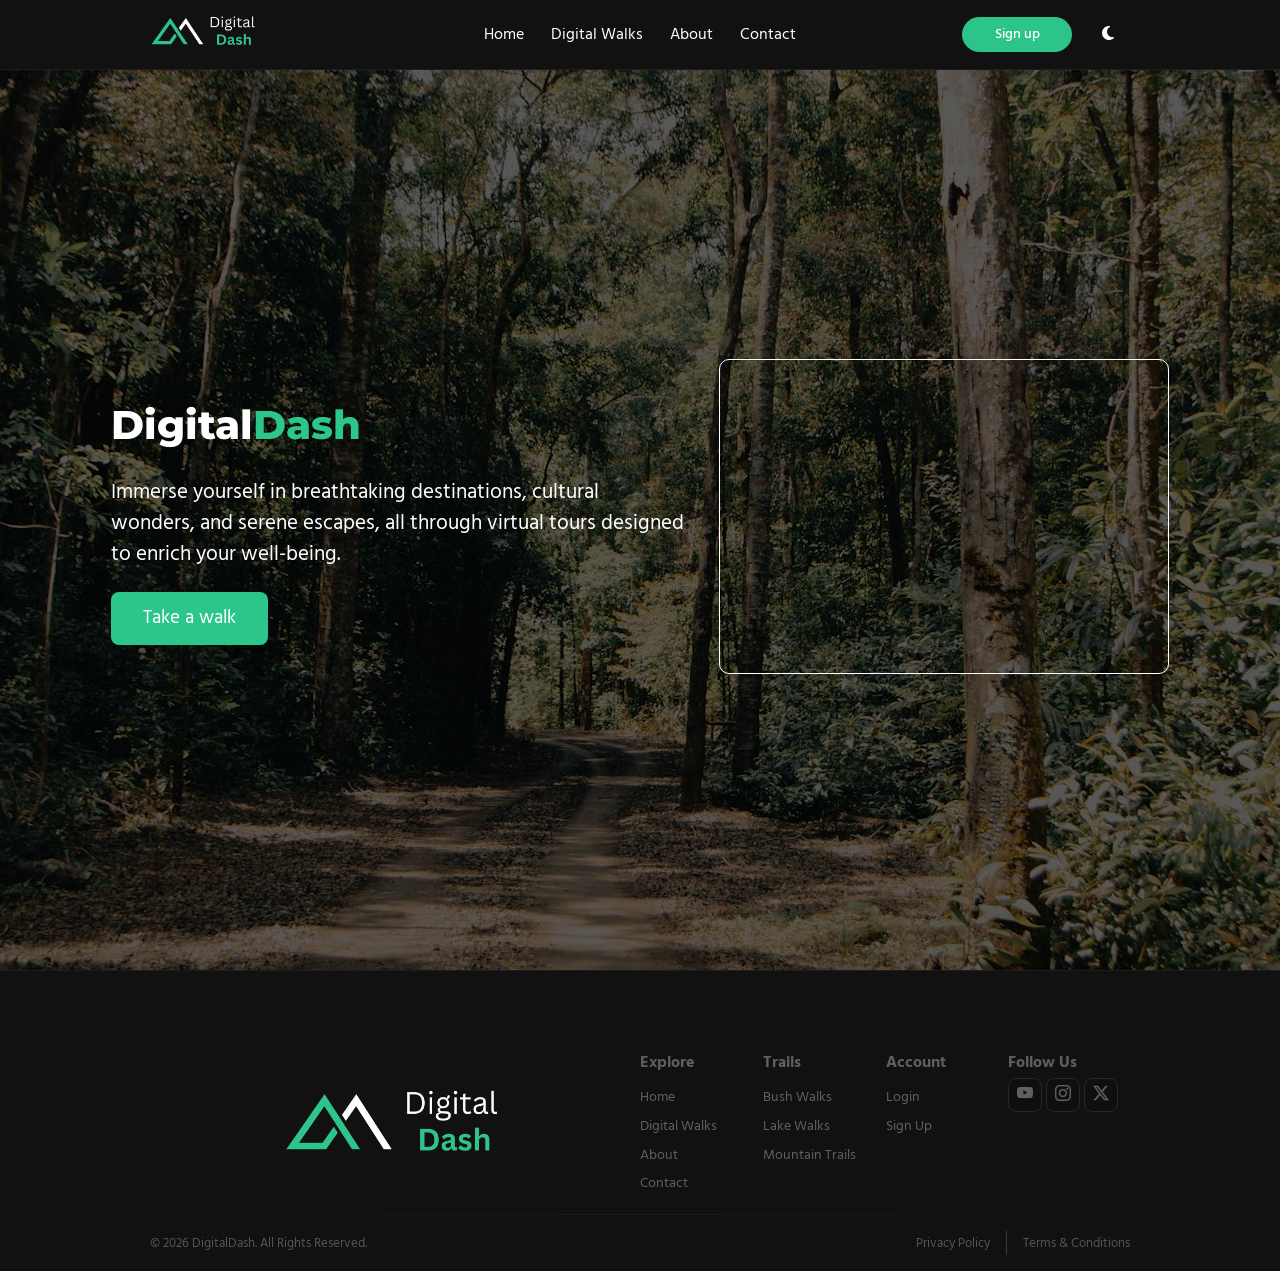
==== public/index.html @ a7d0a811 "Update footer component" ====
<!DOCTYPE html>

<html lang="en">

<head>
    <meta charset="UTF-8">
    <meta name="viewport" content="width=device-width, initial-scale=1.0">
    <link rel="icon" href="../public/assets/images/logo/logo_color_transparent_logo.png">
    <title>DigitalDash</title>

    <link rel="stylesheet" href="https://cdn.jsdelivr.net/npm/bootstrap-icons@1.11.3/font/bootstrap-icons.css"
        integrity="sha384-tViUnnbYAV00FLIhhi3v/dWt3Jxw4gZQcNoSCxCIFNJVCx7/D55/wXsrNIRANwdD" crossorigin="anonymous">
    <link rel="stylesheet" href="https://cdn.jsdelivr.net/npm/bootstrap-icons@1.11.3/font/bootstrap-icons.css"
        integrity="sha384-tViUnnbYAV00FLIhhi3v/dWt3Jxw4gZQcNoSCxCIFNJVCx7/D55/wXsrNIRANwdD" crossorigin="anonymous">

    <link rel="stylesheet" href="https://cdn.jsdelivr.net/npm/bootstrap-icons@1.11.3/font/bootstrap-icons.css"
        integrity="sha384-tViUnnbYAV00FLIhhi3v/dWt3Jxw4gZQcNoSCxCIFNJVCx7/D55/wXsrNIRANwdD" crossorigin="anonymous">

    <link rel="stylesheet" href="https://cdnjs.cloudflare.com/ajax/libs/font-awesome/6.7.2/css/all.min.css">
    <link rel="stylesheet" href="css/styles.css">
    <link rel="stylesheet" href="css/homepage.css">

</head>

<body>
    <nav id="nav"></nav>

    <main>
        <section class="home-page">
            <div class="container">


                <div class="flex">
                    <div class="txt">
                        <h1>Digital<span>Dash</span></h1>
                        <p>Immerse yourself in breathtaking destinations, cultural wonders, and serene escapes, all
                            through virtual tours designed to enrich your well-being.</p>
                        <div class="btn-div">
                            <button>
                                Take a walk
                            </button>

                        </div>
                    </div>
                    <div class="video">
                        <iframe width="560" height="315"
                            src="https://www.youtube.com/embed/PyFN_FYwqvc?si=sSBQlZV85xb_9Bt3&amp;start=6611"
                            title="YouTube video player" frameborder="0"
                            allow="accelerometer; autoplay; clipboard-write; encrypted-media; gyroscope; picture-in-picture; web-share"
                            referrerpolicy="strict-origin-when-cross-origin" allowfullscreen></iframe>
                    </div>
                </div>
            </div>
        </section>
    </main>

    <footer id="footer">
        <!-- <div class="footer-content">
           
           <div class="flex-1">
                <a href="index.html" >
                    <img src="./assets/images/logo/logo_color_black_transparent_png.png" alt="DigitalDash logo">
                </a>
                <p></p>
           </div>

           <div class="flex-2">
           
            <a href="#" target="_blank" >
                         <i class="bi bi-facebook"></i>
            </a>
          <a href="#" target="_blank" >
              <i class="bi bi-twitter"></i>
          </a>
           <a href="#" target="_blank" >
                 <i class="bi bi-twitter-x"></i>
           </a>
           </div>
        </div> -->
    </footer>


    <script src="js/components.js"></script>
    <script src="js/scripts.js" type="module"></script>
</body>

</html>
---- public/css/styles.css ----
@import url('https://fonts.googleapis.com/css2?family=Montserrat:ital,wght@0,100..900;1,100..900&display=swap');
@import url('https://fonts.googleapis.com/css2?family=Hind:wght@300;400;500;600;700&display=swap');

:root {
    --primary-clr: #111111;
    --secondary-clr: #ffffff;
    --accent-clr: #2dc489;

    --nav-height: 70px;
    --container-padding: 5rem 150px;

    --image-overlay: linear-gradient(0deg, rgba(0, 0, 0, 0.75) 0%, rgba(0, 0, 0, 0.75) 100%);
}

* {
    padding: 0;
    margin: 0;
    box-sizing: border-box;
}

html {
    font: 1rem/1.5 Hind, Arial, sans-serif;
}

body {
    color: var(--secondary-clr);
    min-height: 100svh;
}

h1,
h2,
h3,
h4,
h5,
h6 {
    font-family: Montserrat, Hind, Arial, sans-serif;
}

p {
    max-width: 90ch;
    margin: 12px 0;
}

button {
    cursor: pointer;
    font: inherit;
    font-size: 0.9rem;
}

a.primary-btn {
    width: 100%;
    max-width: 135px;
    height: 35px;
    display: inline-block;
    text-decoration: none;
    color: var(--secondary-clr);
    align-content: center;
    text-align: center;
    font-size: 0.85rem;
    font-weight: 500;
    border-radius: 50px;
    border: none;
    background-color: var(--accent-clr);
}

.subtitle {
    color: #eee8e8;
    font-size: 0.95rem;
}

/* ================== Navigation ================== */

nav {
    height: var(--nav-height);
    padding: 0 150px;
    display: flex;
    align-items: center;
    border-bottom: 1px solid #1d1d1d;
    background-color: var(--primary-clr);
    box-shadow: 0 0 12px 0 rgb(0 0 0 / 5%);
}

nav>* {
    flex: 1;
}

nav>ul {
    margin: auto;
    display: flex;
    column-gap: 3vh;
    justify-content: center;
}

nav ul li {
    list-style-type: none;
}

nav a {
    color: var(--secondary-clr);
    text-decoration-line: none;
}

nav>div:last-child {
    display: flex;
    column-gap: 1vw;
    justify-content: flex-end;
}

nav img {
    max-width: 100%;
    width: 110px;
    height: auto;
}

nav .primary-btn {
    align-self: center;
    max-width: 110px;
    width: 100%;
    height: 35px;
    text-align: center;
    font-size: 0.9rem;
    align-content: center;
    border-radius: 50px;
    background-color: var(--accent-clr);
}

/* Theme Switcher */
nav .primary-btn+button {
    height: 45px;
    width: 45px;
    align-content: center;
    color: var(--secondary-clr);
    font-size: 1rem;
    border: none;
    border-radius: 50px;
    background-color: transparent;
    transition: background-color 0.2s linear;
}

nav .primary-btn+button:hover {
    background-color: #181818;
}

/* ================== Login & Sign up ================== */

a[href="../pages/reset-password.php"] {
    font-size: 0.9rem;
}

.names-group {
    display: flex;
    gap: 1rem;
}

.names-group>* {
    flex: 1;
}

.auth__container {
    width: 100%;
    min-height: calc(100svh - var(--nav-height));
    padding: 2rem 0;
    align-content: center;
    background-color: var(--secondary-clr);
}

.auth__container>div {
    min-width: 500px;
    width: 500px;
    margin: 0 auto;
    color: var(--primary-clr);
    display: flex;
    flex-direction: column;
    justify-content: center;
    border-radius: 15px;
}

/* Form Styles */
.auth__container form>div {
    margin: 1rem 0;
}

.auth__container form label {
    user-select: none;
    font-size: 0.9rem;
    display: block;
    margin: 0.2rem 0;
}

.auth__container form input:not([type="checkbox"]) {
    width: 100%;
    height: 38px;
    padding: 0.5rem 0.8rem;
    font: inherit;
    font-size: 0.9rem;
    border: 1px solid #ddd;
    border-radius: 4px;
    transition: border-color 0.2s ease;
}

.auth__container form .checkbox-wrapper {
    display: flex;
    align-items: center;
    gap: 0.5rem;
    margin: 0.5rem 0;
}

.auth__container form .checkbox-wrapper label {
    margin: 0;
}

.agreements>.checkbox-wrapper {
    flex: 1;
    text-align: center;
}

.auth__container form input:focus {
    outline: none;
    border-color: var(--accent-clr);
}

.auth__container .password__container {
    position: relative;
}

.auth__container .password__container button {
    position: absolute;
    right: 10px;
    top: 55%;
    transform: translateY(-50%);
    background: transparent;
    border: none;
    padding: 0.5rem;
    color: #666;
}

.auth__container .button__container {
    display: flex;
    gap: 1rem;
    margin: 0;
}

.auth__container .button__container>* {
    flex: 1;
    padding: 0.45rem 0;
    font-weight: 600;
    font-size: 0.9rem;
    border-radius: 50px;
    border: none;
    text-align: center;
    text-decoration: none;
    transition: opacity 0.2s ease;
}

.auth__container .button__container>*:first-child {
    color: var(--secondary-clr);
    background-color: var(--accent-clr);
}

.auth__container .button__container>*:last-child {
    color: var(--primary-clr);
    background-color: var(--secondary-clr);
    border: 1px solid var(--primary-clr);
}

.auth__container .button__container>*:hover {
    opacity: 0.9;
}

/* Message Styles */
.success,
.error {
    max-width: 100%;
    font-size: 0.9rem;
    padding: 0.6rem;
    border-radius: 6px;
    display: flex;
    align-items: center;
    line-height: 1.4;
}

.success {
    display: block;
    color: #0a5132;
    background-color: #e8f6ed;
    border-left: 4px solid #34c759;
}

.error {
    display: block;
    color: #7a1c1c;
    background-color: #fdf1f1;
    border-left: 4px solid #ff3b30;
}

div.error {
    padding: 0;
}

div.error p {
    padding: 0.6rem;
}

.error-message {
    display: none;
    color: #dc3545;
    font-size: 0.8rem;
    margin-top: 0.35rem;
}

input:invalid {
    border-color: #dc3545;
}

input:valid {
    border-color: #28a745;
}

input:-webkit-autofill,
input:-webkit-autofill:hover,
input:-webkit-autofill:focus,
input:-webkit-autofill:active {
    -webkit-box-shadow: 0 0 0 30px white inset !important;
    -webkit-text-fill-color: var(--primary-clr) !important;
    transition: background-color 5000s ease-in-out 0s;
}

input:autofill,
input:autofill:hover,
input:autofill:focus,
input:autofill:active {
    box-shadow: 0 0 0 30px white inset !important;
    -webkit-text-fill-color: var(--primary-clr) !important;
}

/* ================== Terms & Conditions ================== */

.terms-page,
.privacy-page {
    max-width: 720px;
    margin: 0 auto;
    padding: 6rem 0;
}

.terms-page div.content-wrapper,
.privacy-page div.content-wrapper {
    padding: 0;
    align-items: center;
}

.terms-page h1,
.privacy-page h1 {
    width: 100%;
    text-align: center;
    font-size: 2rem;
    margin-bottom: 2rem;
    color: #333;
}

.last-updated {
    margin: 0;
}

.terms-page hr,
.privacy-page hr {
    width: 100%;
    border-style: solid;
    border-color: #f0f0f0;
}

.terms-section,
.privacy-section {
    width: 100%;
    margin-bottom: 2rem;
}

.terms-section h2,
.privacy-section h2 {
    font-size: 1.5rem;
    color: #444;
    margin-bottom: 1rem;
}

.terms-section p,
.privacy-section p {
    max-width: 100%;
    line-height: 1.6;
    color: #666;
    margin-bottom: 1rem;
}

.terms-section ul,
.privacy-section ul {
    list-style-type: disc;
    margin-left: 2rem;
    margin-bottom: 1rem;
}

.terms-section ul li,
.privacy-section ul li {
    line-height: 1.6;
    color: #666;
    margin-bottom: 0.5rem;
}

.terms-page .last-updated,
.privacy-page .last-updated {
    text-align: center;
    color: #666;
    margin: 0 auto;
    margin-bottom: 2rem;
}

.terms-page .contact-info,
.privacy-page .contact-info {
    background: #f5f5f5;
    padding: 1rem;
    border-radius: 4px;
    margin-top: 0.5rem;
}

/* ================== Virtual Walks ================== */

/* #virtual-walks section>div:first-child {
    color: var(--secondary-clr);
    text-align: center;
}

#virtual-walks .hero__section {
    height: calc(100vh - var(--nav-height));
    padding: var(--container-padding);
    align-content: center;
    text-align: center;
    position: relative;
    min-height: 500px;
    overflow: hidden;
}

#virtual-walks .hero__section h1 {
    font-size: clamp(1.2rem, 1.8rem + 1vw, 3rem);
}

#virtual-walks .hero__section p {
    margin: 0.85rem auto 1.5rem auto;
}

#virtual-walks .video-background {
    position: absolute;
    top: 0;
    left: 0;
    width: 100%;
    height: 100%;
    z-index: 0;
    background: #000;
}

#virtual-walks .video-background video {
    position: absolute;
    top: 0;
    left: 0;
    width: 100%;
    height: 100%;
    object-fit: cover;
    opacity: 0;
    transition: opacity 1s ease-out;
}

#virtual-walks .video-background video.active {
    opacity: 1;
}

#virtual-walks .video-background .overlay {
    position: absolute;
    top: 0;
    left: 0;
    width: 100%;
    height: 100%;
    background-image: var(--image-overlay);
    z-index: 1;
}

#virtual-walks .hero-content {
    position: relative;
    z-index: 2;
    color: var(--secondary-clr);
    padding: 2rem;
}

#virtual-walks .hero-content a.primary-btn {
    all: unset;
    cursor: pointer;
    font-size: 0.9rem;
    padding: 0.45rem 1rem;
    border-radius: 50px;
    background-color: var(--accent-clr);
}

#virtual-walks .hero-content a.primary-btn i {
    vertical-align: middle;
    margin-inline-end: 0.5ch;
    transition: transform 0.3s ease;
}

#virtual-walks .hero-content a.primary-btn:hover i {
    transform: translateX(4px);
}

#virtual-walks .hero__section~section[class] {
    align-content: center;
}

.banner {
    min-height: 100dvh;
    position: relative;
    background-color: var(--primary-clr);
}

.banner>div:has(.banner-grid-item) {
    min-height: 300px;
    padding: var(--container-padding);
    color: var(--secondary-clr);
    display: grid;
    column-gap: 2vw;
    justify-items: center;
    grid-template-columns: repeat(3, 1fr);
}

.banner-grid-item {
    position: relative;
    text-align: center;
    overflow: hidden;
    transition: transform 0.3s ease, box-shadow 0.3s ease;
    border-radius: 12px;
    background: rgba(255, 255, 255, 0.03);
    backdrop-filter: blur(8px);
    border: 1px solid rgba(255, 255, 255, 0.1);
}

.banner-grid-item img {
    max-width: 100%;
    object-fit: cover;
    aspect-ratio: 16/9;
}

.banner-grid-item img+div {
    padding: 1rem 2.2rem 2rem;
}

.banner-grid-item::before {
    content: '';
    position: absolute;
    top: -150%;
    left: -150%;
    width: 200%;
    height: 200%;
    background: linear-gradient(135deg,
            transparent 0%,
            rgba(255, 255, 255, 0) 34%,
            rgba(255, 255, 255, 0.032) 47%,
            rgba(255, 255, 255, 0.015) 54%,
            rgba(255, 255, 255, 0) 64%,
            transparent 100%);
    filter: blur(5px);
    animation: lightBeam 8s cubic-bezier(0.785, 0.135, 0.15, 0.86) infinite;
    pointer-events: none;
    z-index: 1;
}

.banner-grid-item:hover {
    transform: translateY(-5px);
    box-shadow: 0 10px 20px rgba(0, 0, 0, 0.1);
    background: rgba(255, 255, 255, 0.05);
}

.banner-grid-item:hover i {
    transform: scale(1.1);
}

.banner-grid-item i {
    font-size: 2.5rem;
    font-style: normal;
    transition: transform 0.3s ease;
}

.banner-grid-item h3 {
    transition: color 0.3s ease;
}

.banner-grid-item:hover h3 {
    color: var(--accent-clr);
}

.banner-grid-item p {
    font-size: 0.9rem;
}

@keyframes lightBeam {
    0% {
        transform: translate(-100%, -100%);
    }

    100% {
        transform: translate(100%, 100%);
    }
} */

#virtual-walks .hero-content {
    position: relative;
    height: calc(100svh - var(--nav-height));
    overflow: hidden;
    background-color: var(--primary-clr);
    border-image: fill 1 radial-gradient(circle, rgba(10, 10, 10, 0) 0%, rgba(87, 199, 133, 0) 50%, rgba(15, 15, 15, 1) 100%);
}

#virtual-walks .hero-content>div:first-child {
    /* border-image: fill 1 radial-gradient(circle, rgba(10, 10, 10, 0) 0%, rgba(87, 199, 133, 0) 50%, rgba(15, 15, 15, 1) 100%); */
    background: linear-gradient(180deg, rgba(0, 0, 0, 0.65) 0%, rgba(0, 0, 0, 0) 50%, rgba(0, 0, 0, 0.65) 100%);
    height: calc(100svh - var(--nav-height));
    position: relative;
    z-index: 2;
    backdrop-filter: blur(0.02rem);
    display: flex;
    flex-direction: column-reverse;
    align-items: center;
    justify-content: center;
    text-align: center;
}

#virtual-walks .hero-content>div:first-child img {
    max-width: 100%;
    width: 175px;
    margin-bottom: 2rem;
}

#virtual-walks .hero-content>div:first-child>div h1 {
    font-size: clamp(1.2rem, 1.4rem + 1vw, 3rem);
    background: linear-gradient(180deg, rgb(229, 229, 229) 50%, rgb(206, 206, 206) 100%);
    -webkit-background-clip: text;
    background-clip: text;
    color: transparent;
    -webkit-text-fill-color: transparent;
}

#virtual-walks .hero-content>div:first-child>div h1 span {
    font-size: clamp(1.2rem, 1.5rem + 1vw, 3rem);
    background: linear-gradient(180deg, rgb(37, 255, 172) 50%, rgba(45, 196, 137, 1) 100%);
    -webkit-background-clip: text;
    background-clip: text;
    color: transparent;
    -webkit-text-fill-color: transparent;
}

#virtual-walks h2 span {
    background: linear-gradient(180deg, rgb(37, 255, 172) 50%, rgba(45, 196, 137, 1) 100%);
    -webkit-background-clip: text;
    background-clip: text;
    color: transparent;
    -webkit-text-fill-color: transparent;
}

#virtual-walks .hero-content>div:first-child>div h1 span {
    font-size: clamp(1.2rem, 1.5rem + 1vw, 3rem);
}

#virtual-walks .hero-content>div:first-child>div a.primary-btn {
    max-width: fit-content;
    height: 40px;
    padding: 0 1.2rem;
}

#virtual-walks .hero-content>div:first-child>div p {
    margin: 1.15rem 0;
}

#virtual-walks .hero__section~section>div:first-child {
    text-align: center;
}

#virtual-walks .hero-content-grid {
    width: 100%;
    padding: 1em;
    display: grid;
    grid-template-columns: repeat(auto-fill, minmax(180px, 1fr));
    gap: 1rem;
    position: absolute;
    left: 0%;
    top: 0;
}

#virtual-walks .hero-content-grid>div {
    width: 180px;
    height: 220px;
    overflow: hidden;
    border-radius: 12px;
    box-shadow: 0 0 12px 0 rgb(0 0 0 / 15%);
}

#virtual-walks .hero-content-grid>div {
    position: relative;
    overflow: hidden;
}

#virtual-walks .hero-content-grid>div img {
    position: relative;
    left: 50%;
    top: 50%;
    transform: translate(-50%, -50%);
    width: 120%;
    height: 100%;
    object-fit: cover;
    display: block;
}

#virtual-walks .hero-content-grid>div::after {
    content: '';
    position: absolute;
    inset: 0;
    pointer-events: none;
    z-index: 1;
    background: linear-gradient(0deg, rgba(0, 0, 0, 0.8) 100%, rgba(0, 0, 0, 0.8) 100%);
}

.recommended__section {
    min-height: 100svh;
    padding: var(--container-padding);
    background-color: var(--primary-clr);
}

.popular-container {
    max-width: fit-content;
    margin: 0 auto;
    display: grid;
    justify-items: center;
    column-gap: 6vw;
    grid-template-columns: repeat(3, 1fr);
}

.popular-container>div>div:first-child {
    width: 300px;
    height: 480px;
    position: relative;
    border-radius: 12px;
    border: 1px solid rgba(255, 255, 255, 0.1);
    overflow: hidden;
}

.popular-content {
    transition: transform 0.3s ease, box-shadow 0.3s ease, color 0.3s ease;
}

.popular-content:hover {
    transform: translateY(-5px);
    box-shadow: 0 10px 20px rgba(0, 0, 0, 0.1);
}

.popular-content:hover h2 {
    color: var(--accent-clr);
}

.popular-container>div>div>video {
    height: 100%;
    position: relative;
    left: 50%;
    top: 50%;
    transform: translate(-50%, -50%);
    border-radius: 12px;
}

.popular-container>div>div>video+.overlay {
    position: absolute;
    left: 0;
    top: 0;
    width: 100%;
    height: 100%;
    background: linear-gradient(0deg, rgba(0, 0, 0, 0.75) 0%, rgba(0, 0, 0, 0) 100%);
    ;
}

.popular-container>div>div>h2 {
    text-align: center;
    width: 90%;
    position: absolute;
    top: 67%;
    left: 50%;
    transform: translate(-50%, -50%);
    text-shadow: 0 0 12px rgb(0 0 0 / 10%);
}

.popular-container>div>div>img {
    position: absolute;
    max-width: 100%;
    width: 30px;
    left: 10px;
    top: 10px;
}

.popular-container>div>div>div.popular-banner {
    padding: 0.5rem;
    width: fit-content;
    position: absolute;
    text-transform: uppercase;
    text-align: center;
    font-family: Montserrat;
    font-weight: bold;
    top: 0;
    right: 0;
    border-radius: 0 8px;
    background-color: var(--accent-clr);
}

.popular-container>div>div>div.popular-banner>span {
    display: inline-flex;
    flex-direction: column;
    margin-bottom: -5px;
}

.popular-container>div>div>div.popular-banner>span>span:first-child {
    margin-bottom: -2px;
}

.popular-container>div>div>div.popular-banner>span>span:last-child {
    font-size: 1.6em;
    margin-top: -10px;
}

.popular-container>div .button__container {
    display: flex;
    justify-content: center;
    column-gap: 0.5rem;
    width: 100%;
    position: absolute;
    top: 85%;
    left: 50%;
    transform: translate(-50%, -50%);
}

.popular-container>div button.primary-btn,
.popular-container>div button.primary-btn+button {
    width: 100%;
    max-width: 115px;
    height: 35px;
    color: var(--secondary-clr);
    font-size: 0.8rem;
    font-weight: 500;
    border-radius: 4px;
    border: none;
}

.popular-container>div button.primary-btn {
    background-color: var(--accent-clr);
}

.popular-container>div button.primary-btn+button {
    box-shadow: 0 0 2px rgb(255 255 255 / 1%) inset;
    background-color: var(--accent-clr);
}

.popular-container>div button.primary-btn+button {
    outline: 1px solid #181818;
    background-color: var(--primary-clr);
}

.previewModal {
    all: unset;
    width: 50%;
    position: fixed;
    left: 50%;
    top: 50%;
    transform: translate(-50%, -50%);
    backdrop-filter: blur(0.8em);
    border: 1px solid rgba(255, 255, 255, 0.1);
    animation: fade-in-up 0.2s ease-in-out forwards;
}

@keyframes fade-in-up {
    from {
        opacity: 0;
        top: 100%;
    }

    to {
        opacity: 1;
    }

}

div:has(> #digital-dash-player_html5_api) {
    aspect-ratio: 16/9;
    height: 300px;
    width: 100%;
}

#digital-dash-player_html5_api {
    object-fit: cover;
}

.previewModal::backdrop {
    background-color: #111111d7;
}

.previewModal .close-modal {
    color: var(--secondary-clr);
    width: 32px;
    height: 32px;
    z-index: 1;
    position: absolute;
    right: 5px;
    top: 5px;
    font-size: 1rem;
    border: none;
    border-radius: 50px;
    background-color: rgb(255, 69, 69)
}

.previewModal .close-modal i {
    vertical-align: middle;
}

.previewModal .video-info {
    max-height: 300px;
    overflow-y: auto;
    text-align: left;
    margin: 0 0 1rem;
    padding: 1.5rem;
}

.previewModal .video-info p {
    margin: 1rem 0;
}

.previewModal .video-info ul {
    display: flex;
    column-gap: 1vw;
}

.previewModal .video-info ul li {
    list-style-type: none;
    color: #f6f6f6;
}

.previewModal .video-info ul li small i {
    vertical-align: middle;
    margin-inline-end: 0.5ch;
}

.previewModal .video-info ul li small span.quality {
    font-size: 0.785rem;
    outline: 1px solid #fff;
    padding: 0 0.5rem;
}

.popularVideoFull {
    animation: unset;
}

#virtual-walks section.video__section {
    min-height: 100svh;
    padding: var(--container-padding);
    background-color: var(--primary-clr);
}

#virtual-walks div.video__section {
    padding: 1.2rem;
    border-radius: 12px;
    outline: 1px solid rgba(255, 255, 255, 0.1);
    position: relative;
    border-image: fill 1 linear-gradient(180deg, rgba(0, 0, 0, 0.2) 0%, rgba(0, 0, 0, 0) 50%, rgba(0, 0, 0, 0) 70%, rgba(0, 0, 0, 0.2) 100%);
}

#virtual-walks div.video__section>div~div {
    margin: 3em 0;
}

#virtual-walks div.video__section h2.genre {
    font-size: 1.3rem;
    font-weight: 600;
    background: linear-gradient(180deg, rgb(229, 229, 229) 50%, rgb(206, 206, 206) 100%);
    -webkit-background-clip: text;
    background-clip: text;
    color: transparent;
    -webkit-text-fill-color: transparent;
}

#virtual-walks div.video__section-content {
    min-height: 200px;
    margin: 1.5rem 0;
    display: flex;
    align-items: center;
    gap: 1rem;
    justify-content: space-between;
}

#virtual-walks div.video__section-content .cards {
    display: grid;
    grid-auto-flow: column;
    grid-auto-columns: 280px;
    gap: 2rem;
    max-width: 100%;
    overflow-x: auto;
    overflow-y: hidden;
    scroll-snap-type: x mandatory;
    padding-bottom: 0.5rem;
    scrollbar-width: none;
    -ms-overflow-style: none;
    /* cursor: grab; */
}

#virtual-walks div.video__section-content .cards .context {
    display: flex;
    flex-direction: column;
    align-items: center;
    margin: 0.5rem 0;
    padding: 0.2rem;
}

#virtual-walks div.video__section-content .cards .context ul {
    margin: 0.5rem 0;
    display: flex;
    column-gap: 1rem;
    list-style-type: none;
}

#virtual-walks div.video__section-content .cards .context ul li {
    color: #585858;
}

#virtual-walks div.video__section-content .cards .context ul li i {
    margin-inline-end: 0.5ch;
    vertical-align: middle;
}

#virtual-walks div.video__section-content .cards .context ul li span.quality {
    font-size: 0.785rem;
    outline: 1px solid #585858;
    padding: 0 0.5rem;
}

#virtual-walks div.video__section-content .cards .context button {
    margin: 0.5rem 0;
    outline: 1px solid #181818;
    background-color: var(--primary-clr);
    width: 100%;
    height: 35px;
    color: var(--secondary-clr);
    font-size: 0.8rem;
    font-weight: 500;
    border-radius: 4px;
    border: none;
}

#virtual-walks div.video__section-content .cards.dragging {
    /* cursor: grabbing; */
    user-select: none;
}

#virtual-walks div.video__section-content .cards::-webkit-scrollbar {
    display: none;
}

#virtual-walks div.video__section-content .cards>div {
    scroll-snap-align: start;
    min-width: 280px;
    max-width: 280px;
    flex: 0 0 280px;
    scroll-snap-align: start;
}

#virtual-walks div.video__section-content .cards>div>.poster button {
    font-size: 4rem;
    padding: 0 0.5rem;
    position: absolute;
    left: 50%;
    top: 50%;
    transform: translate(-50%, -50%);
    z-index: 1;
    border: none;
    background-color: transparent;
}

#virtual-walks div.video__section-content .cards>div>.poster button>.fa-regular {
    text-shadow: 0 0 15px rgba(255, 255, 255, 0.3);
    color: var(--secondary-clr);
    vertical-align: middle;
    opacity: 0.4;
    transition: all 0.3s ease;
}

#virtual-walks div.video__section-content .cards>div>.poster button:hover>.fa-regular {
    text-shadow: 0 0 15px rgb(45, 196, 137, 0.3);
    color: var(--accent-clr);
    opacity: 1;
}


#virtual-walks div.video__section-content .cards .poster {
    width: 280px;
    height: 350px;
    overflow: hidden;
    display: flex;
    align-items: center;
    justify-content: center;
    position: relative;
    border-radius: 8px;
}

#virtual-walks div.video__section-content .cards .poster img {
    width: 100%;
    height: 100%;
    object-fit: cover;
    display: block;
}

#virtual-walks div.video__section-content .cards .poster::after {
    content: "";
    width: 120%;
    position: absolute;
    inset: 0;
    background: rgba(0, 0, 0, 0.7);
    pointer-events: none;
}


#virtual-walks div.video__section-content .arrow__container button {
    color: var(--secondary-clr);
    font-size: 1.2rem;
    padding: 0.5rem 0.85rem;
    border-radius: 12px;
    border: none;
    border: 1px solid rgba(255, 255, 255, 0.1);
    background-color: transparent;
}

#virtual-walks div.video__section-content .arrow__container button:hover {
    background-color: #0e0e0e;
}


#virtual-walks div.video__section-content .arrow__container button i {
    vertical-align: middle;
}

div[data-access="true"] {
    padding: 1rem;
}

div[data-access="false"] {
    user-select: none;
    position: relative;
    cursor: not-allowed;
    padding: 1rem;
    transition: all 0.3s ease;
}

div[data-access="false"] .arrow__container {
    visibility: hidden;
}

div[data-access="false"]:hover::before {
    content: "Access restricted. Please create an account to continue.";
    position: absolute;
    z-index: 2;
    width: 100%;
    height: 100%;
    align-content: center;
    text-align: center;
    backdrop-filter: blur(0.2rem);
    border-image: fill 1 linear-gradient(180deg, rgba(0, 0, 0, 0.5) 100%, rgb(0, 0, 0.5) 100%);
    left: 50%;
    top: 50%;
    transform: translate(-50%, -50%);
}

div[data-access="false"]:hover::after {
    content: "";
    width: 100%;
    height: 100%;
    position: absolute;
    z-index: 2;
    left: 0;
    top: 0;
    border: 2px dashed rgba(255, 255, 255, 0.1);
}

.banner {
    height: 60vh;
    padding: var(--container-padding);
    background-color: var(--primary-clr);
}

.banner-content {
    padding: 3rem 2rem;
    display: flex;
    flex-direction: column;
    justify-content: space-between;
    row-gap: 2vh;
    border-radius: 12px;
    outline: 1px solid rgb(255, 255, 255, 0.1);
    background:
        linear-gradient(120deg, rgba(8, 8, 8, 0.92) 40%, rgba(45, 196, 138, 0) 100%),
        url('../assets/images/backgrounds/gorsa_bridge_en_norvege_vue_de_drone_chute_d_eau_montagne_pont.jpg');
    background-size: cover;
    background-position: center center;
    background-repeat: no-repeat;
    box-shadow: 0 0 15px 0 rgba(0, 0, 0, 0.1);
}

.banner-content a.primary-btn {
    max-width: fit-content;
    border-radius: 4px;
    padding: 0 1.2rem;
    height: 40px;
    max-width: 180px;
}


.banner-content h2,
.banner-content p {
    text-align: left;
    margin: unset;
}

.banner-content p {
    margin: 0.5rem 0;
    color: #898989;
}

/* ================== About ================== */

.About {
    background: var(--image-overlay),
    url('../assets/images/backgrounds/scenic-forest-path-in-gia-lai-vietnam.jpg');
    background-position: center;
    background-size: cover;
    height: 99vh;
}

.About h1 {
    color: white;
    font-size: 2rem;
    position: absolute;
    left: 25%;
    top: 30%;
}

.About p {
    color: white;
    font-size: 1rem;
    position: absolute;
    width: 30%;
    left: 17.5%;
    top: 40%;
}

.About video {
    position: absolute;
    height: 300px;
    right: 7.5%;
    top: 35%;
    border: 1px solid white;
    background-color: black;
    border-radius: 5px 5px 5px 5px;
}

/* ================== Footer ================== */

footer {
    border-top: 1px solid #1d1d1d;
    min-height: 100px;
    padding: 5rem 150px 1rem 150px;
    background-color: var(--primary-clr);
}

.footer-bottom {
    color: #555555;
    display: flex;
    justify-content: space-between;
}

.footer-bottom a {
    color: #555555;
    text-decoration: none;
}

.footer-bottom span {
    width: 1px;
    background-color: #3a3a3a;
}

.footer-bottom a:hover {
    text-decoration: underline;
}

.footer-links {
    display: flex;
    column-gap: 1rem;
}

footer hr {
    height: 1px;
    margin: 1rem 0;
    border: none;
    background: linear-gradient(to right, transparent, #1c1c1c, transparent);
}

.footer-content {
    max-width: 100%;
    display: grid;
    align-items: center;
    justify-items: center;
    grid-template-columns: repeat(2, 1fr);
    /* grid-template-columns: 2fr 2fr;
    place-items: center;
    column-gap: clamp(15px, 5vw, 4rem);
    padding: 0 1rem; */
}

.footer-grid {
    justify-self: left;
    display: grid;
    column-gap: 1vw;
    grid-template-columns: repeat(4, 1fr);
}

.footer-grid strong {
    color: #5e5e5e;
    display: block;
    margin-bottom: 0.5rem;
}

.footer-grid ul li {
    list-style-type: none;
    line-height: 1.8;
}

.footer-grid ul li a {
    font-size: 0.9rem;
    color: #606060;
    text-decoration: none;
}

.footer-grid ul li a:hover {
    color: var(--accent-clr);
    text-decoration: underline;
}

.flex-1 {
    display: flex;
    justify-content: center;
    align-items: center;
    font-size: 1rem;
}

.flex-1 p {
    font-size: clamp(10px, 3vw, 1.1rem)
}


.flex-1 img {
    max-width: 100%;
    width: 225px;
    height: auto;
}

a:has(.bi) {
    border: 1px solid rgba(255, 255, 255, 0.1);
    border-radius: 8px;
    padding: 0.2rem 0.5rem;
    background-color: #0f0f0f;
}

.bi {
    color: #606060;
    height: 35px;
}

a:has(.bi):hover .bi {
    color: var(--accent-clr);
}
---- public/css/homepage.css ----
*{
    padding: 0  ;
    margin: 0;
    box-sizing: border-box;
}

@import url('https://fonts.googleapis.com/css2?family=Montserrat:ital,wght@0,800;1,800&display=swap');
@import url('https://fonts.googleapis.com/css2?family=Hind&display=swap');



@keyframes fadeIn {
  0% { opacity: 0; }
  100% { opacity: 1; }
}


.home-page {
    min-height: 100vh;
    min-width: 100%;
    display: grid;
    justify-content: center;
    align-items: center;
    /* padding: 3rem 0; */
    background: linear-gradient(rgba(0, 0, 0, 0.635), lab(0% 0 0 / 0.635)), 
            url("../assets/images/backgrounds/scenic-forest-path-in-gia-lai-vietnam.jpg");
    object-fit: contain;
    background-position: center;
}



.flex {
    display: grid;
    place-items: center;
    padding: clamp(1rem, 4vw, 2rem);
    gap: 2rem;
    font-size: 1rem;
}



.btn-div button {
    padding: 12px 2rem;
    border: none;
    background-color:#2dc68a;
    color: white;
    border-radius: 8px;
    font-size: 1.2rem;
    font-family: "Hind", sans-serif;
    font-weight: 400;
    font-style: normal;
}
 
.btn-div button:hover {
    background-color: #ffffff;
    color: #2dc68a;
    transition: ease-in-out;
}

.video iframe {
    max-width: 100%;
    border: 1px solid #ffffff;
    border-radius: 10px;
}

.txt h1 {
    font-size: 2.5rem;
font-family: "Montserrat", sans-serif;
  font-optical-sizing: auto;
  font-weight: 800;
  font-style: normal;
    color: #ffffff;
}

.txt p {
font-family: "Hind", sans-serif;
  font-weight: 400;
  font-style: normal;
  font-size: 1.3rem;
  padding: 10px 0;
}

.txt {
    display: block;
    justify-content: center;
    align-items: center;
    color: #ffffff;
    font-size: 1.3rem;
    max-width: 36rem;
    max-height: 330px;
    animation: fadeIn 4s;
}
h1 span {
    color: #2dc68a;
}

.video {
    max-width: 450px;
    animation: fadeIn 4s;
}



@media screen and (min-width: 768px) {
  .flex {
    display: flex;
    flex-direction: row;
    justify-content: center;
    align-items: center;

  }
}
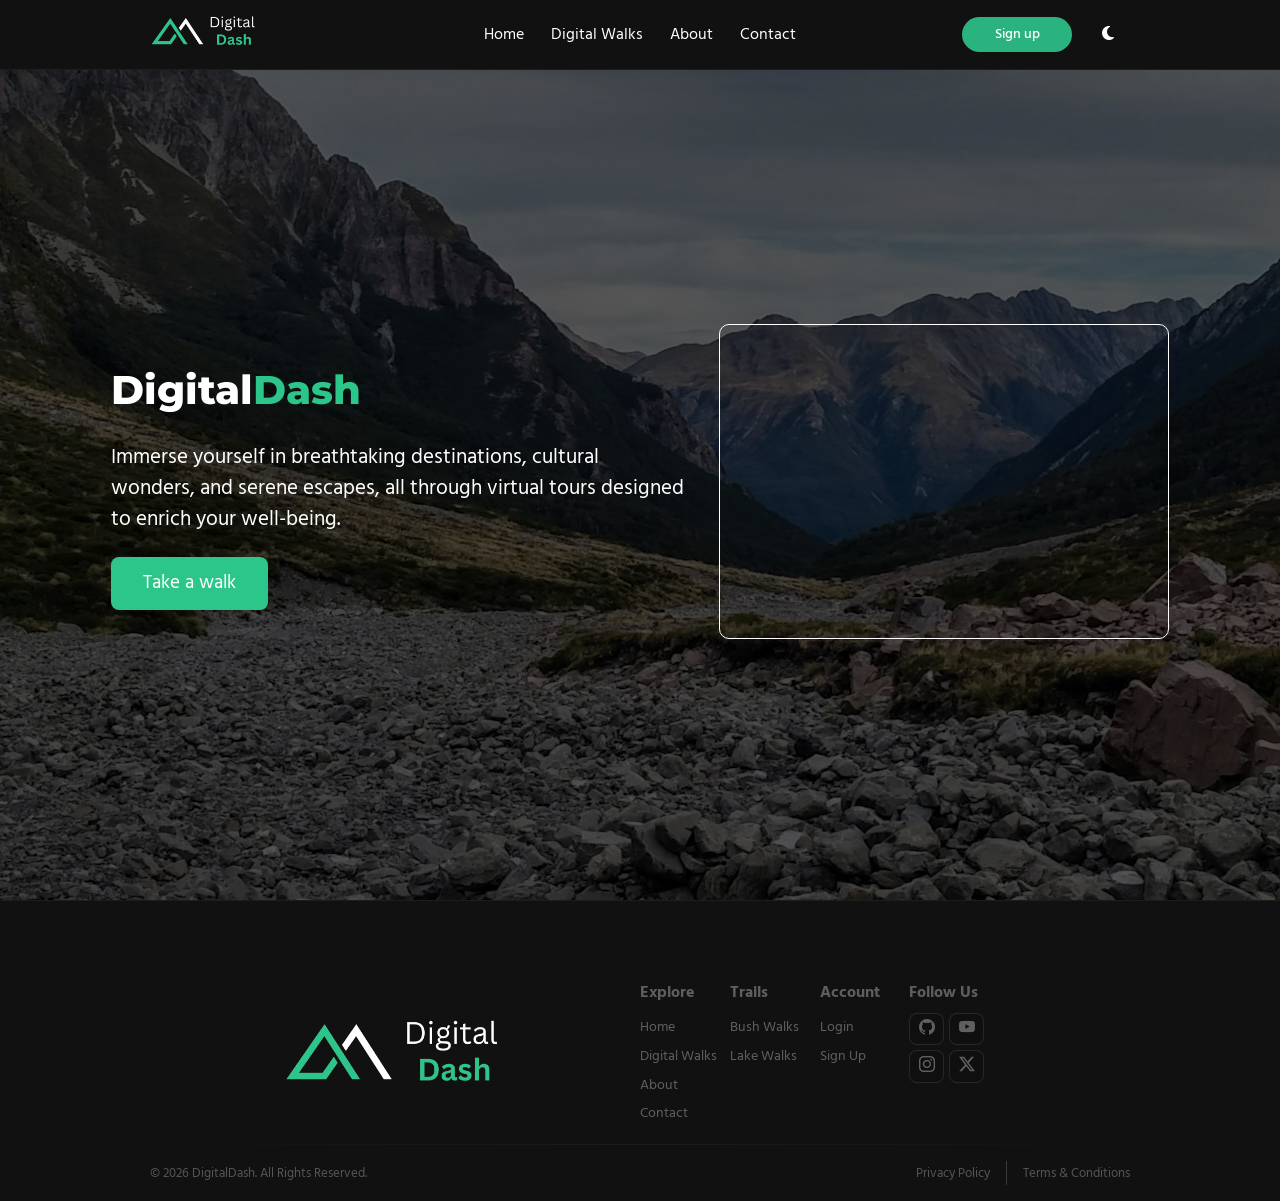
==== commit bb17b1b8: "Add rwd.css link" ====
--- a/public/index.html
+++ b/public/index.html
@@ -19,6 +19,7 @@
     <link rel="stylesheet" href="https://cdnjs.cloudflare.com/ajax/libs/font-awesome/6.7.2/css/all.min.css">
     <link rel="stylesheet" href="css/styles.css">
     <link rel="stylesheet" href="css/homepage.css">
+    <link rel="stylesheet" href="css/rwd.css">
 
 </head>
 
--- a/public/css/styles.css
+++ b/public/css/styles.css
@@ -4,7 +4,8 @@
 :root {
     --primary-clr: #111111;
     --secondary-clr: #ffffff;
-    --accent-clr: #2dc489;
+    --accent-clr: #2bb37f;
+    --accent-hover-clr: rgba(45, 193, 136, 0.851);
 
     --nav-height: 70px;
     --container-padding: 5rem 150px;
@@ -19,6 +20,7 @@
 }
 
 html {
+    scroll-behavior: smooth;
     font: 1rem/1.5 Hind, Arial, sans-serif;
 }
 
@@ -98,6 +100,12 @@
 nav a {
     color: var(--secondary-clr);
     text-decoration-line: none;
+    transition: all 0.3s;
+}
+
+nav a:not(nav a.primary-btn):hover {
+    color: var(--accent-clr);
+    transform: translateY(-5px);
 }
 
 nav>div:last-child {
@@ -112,7 +120,7 @@
     height: auto;
 }
 
-nav .primary-btn {
+nav a.primary-btn {
     align-self: center;
     max-width: 110px;
     width: 100%;
@@ -124,20 +132,47 @@
     background-color: var(--accent-clr);
 }
 
+nav a.primary-btn:hover {
+    background-color: var(--accent-hover-clr);
+}
+
 /* Theme Switcher */
-nav .primary-btn+button {
+nav a.primary-btn+button {
     height: 45px;
     width: 45px;
     align-content: center;
     color: var(--secondary-clr);
     font-size: 1rem;
     border: none;
+    outline: 1px solid transparent;
     border-radius: 50px;
     background-color: transparent;
-    transition: background-color 0.2s linear;
-}
-
-nav .primary-btn+button:hover {
+    transition: all 0.2s linear;
+}
+
+nav:has(a.profile__menu.primary-btn)>div:last-child {
+    column-gap: 0.4rem;
+}
+
+nav a.profile__menu.primary-btn {
+    all: unset;
+    cursor: pointer;
+    height: 45px;
+    width: 45px;
+    text-align: center;
+    align-content: center;
+    color: var(--secondary-clr);
+    font-size: 1rem;
+    border: none;
+    border-radius: 50px;
+    background-color: transparent;
+    outline: 1px solid transparent;
+    transition: all 0.2s linear;
+}
+
+nav a.primary-btn+button:hover,
+nav a.profile__menu.primary-btn:hover {
+    outline: 1px solid rgba(255, 255, 255, 0.1);
     background-color: #181818;
 }
 
@@ -419,202 +454,19 @@
     margin-top: 0.5rem;
 }
 
-/* ================== Virtual Walks ================== */
-
-/* #virtual-walks section>div:first-child {
-    color: var(--secondary-clr);
-    text-align: center;
-}
-
-#virtual-walks .hero__section {
-    height: calc(100vh - var(--nav-height));
-    padding: var(--container-padding);
-    align-content: center;
-    text-align: center;
-    position: relative;
-    min-height: 500px;
-    overflow: hidden;
-}
-
-#virtual-walks .hero__section h1 {
-    font-size: clamp(1.2rem, 1.8rem + 1vw, 3rem);
-}
-
-#virtual-walks .hero__section p {
-    margin: 0.85rem auto 1.5rem auto;
-}
-
-#virtual-walks .video-background {
-    position: absolute;
-    top: 0;
-    left: 0;
-    width: 100%;
-    height: 100%;
-    z-index: 0;
-    background: #000;
-}
-
-#virtual-walks .video-background video {
-    position: absolute;
-    top: 0;
-    left: 0;
-    width: 100%;
-    height: 100%;
-    object-fit: cover;
-    opacity: 0;
-    transition: opacity 1s ease-out;
-}
-
-#virtual-walks .video-background video.active {
-    opacity: 1;
-}
-
-#virtual-walks .video-background .overlay {
-    position: absolute;
-    top: 0;
-    left: 0;
-    width: 100%;
-    height: 100%;
-    background-image: var(--image-overlay);
-    z-index: 1;
-}
-
-#virtual-walks .hero-content {
-    position: relative;
-    z-index: 2;
-    color: var(--secondary-clr);
-    padding: 2rem;
-}
-
-#virtual-walks .hero-content a.primary-btn {
-    all: unset;
-    cursor: pointer;
-    font-size: 0.9rem;
-    padding: 0.45rem 1rem;
-    border-radius: 50px;
-    background-color: var(--accent-clr);
-}
-
-#virtual-walks .hero-content a.primary-btn i {
-    vertical-align: middle;
-    margin-inline-end: 0.5ch;
-    transition: transform 0.3s ease;
-}
-
-#virtual-walks .hero-content a.primary-btn:hover i {
-    transform: translateX(4px);
-}
-
-#virtual-walks .hero__section~section[class] {
-    align-content: center;
-}
-
-.banner {
-    min-height: 100dvh;
-    position: relative;
-    background-color: var(--primary-clr);
-}
-
-.banner>div:has(.banner-grid-item) {
-    min-height: 300px;
-    padding: var(--container-padding);
-    color: var(--secondary-clr);
-    display: grid;
-    column-gap: 2vw;
-    justify-items: center;
-    grid-template-columns: repeat(3, 1fr);
-}
-
-.banner-grid-item {
-    position: relative;
-    text-align: center;
-    overflow: hidden;
-    transition: transform 0.3s ease, box-shadow 0.3s ease;
-    border-radius: 12px;
-    background: rgba(255, 255, 255, 0.03);
-    backdrop-filter: blur(8px);
-    border: 1px solid rgba(255, 255, 255, 0.1);
-}
-
-.banner-grid-item img {
-    max-width: 100%;
-    object-fit: cover;
-    aspect-ratio: 16/9;
-}
-
-.banner-grid-item img+div {
-    padding: 1rem 2.2rem 2rem;
-}
-
-.banner-grid-item::before {
-    content: '';
-    position: absolute;
-    top: -150%;
-    left: -150%;
-    width: 200%;
-    height: 200%;
-    background: linear-gradient(135deg,
-            transparent 0%,
-            rgba(255, 255, 255, 0) 34%,
-            rgba(255, 255, 255, 0.032) 47%,
-            rgba(255, 255, 255, 0.015) 54%,
-            rgba(255, 255, 255, 0) 64%,
-            transparent 100%);
-    filter: blur(5px);
-    animation: lightBeam 8s cubic-bezier(0.785, 0.135, 0.15, 0.86) infinite;
-    pointer-events: none;
-    z-index: 1;
-}
-
-.banner-grid-item:hover {
-    transform: translateY(-5px);
-    box-shadow: 0 10px 20px rgba(0, 0, 0, 0.1);
-    background: rgba(255, 255, 255, 0.05);
-}
-
-.banner-grid-item:hover i {
-    transform: scale(1.1);
-}
-
-.banner-grid-item i {
-    font-size: 2.5rem;
-    font-style: normal;
-    transition: transform 0.3s ease;
-}
-
-.banner-grid-item h3 {
-    transition: color 0.3s ease;
-}
-
-.banner-grid-item:hover h3 {
-    color: var(--accent-clr);
-}
-
-.banner-grid-item p {
-    font-size: 0.9rem;
-}
-
-@keyframes lightBeam {
-    0% {
-        transform: translate(-100%, -100%);
-    }
-
-    100% {
-        transform: translate(100%, 100%);
-    }
-} */
-
 #virtual-walks .hero-content {
     position: relative;
     height: calc(100svh - var(--nav-height));
     overflow: hidden;
+    background-image: url('../assets/images/backgrounds/gorsa_bridge_en_norvege_vue_de_drone_chute_d_eau_montagne_pont.jpg');
+    background-size: cover;
     background-color: var(--primary-clr);
     border-image: fill 1 radial-gradient(circle, rgba(10, 10, 10, 0) 0%, rgba(87, 199, 133, 0) 50%, rgba(15, 15, 15, 1) 100%);
 }
 
 #virtual-walks .hero-content>div:first-child {
     /* border-image: fill 1 radial-gradient(circle, rgba(10, 10, 10, 0) 0%, rgba(87, 199, 133, 0) 50%, rgba(15, 15, 15, 1) 100%); */
-    background: linear-gradient(180deg, rgba(0, 0, 0, 0.65) 0%, rgba(0, 0, 0, 0) 50%, rgba(0, 0, 0, 0.65) 100%);
+    background: linear-gradient(180deg, rgba(0, 0, 0, 0.80) 100%, rgba(0, 0, 0, 0) 50%, rgba(0, 0, 0, 0.65) 100%);
     height: calc(100svh - var(--nav-height));
     position: relative;
     z-index: 2;
@@ -1228,7 +1080,7 @@
 
 .About {
     background: var(--image-overlay),
-    url('../assets/images/backgrounds/scenic-forest-path-in-gia-lai-vietnam.jpg');
+        url('../assets/images/backgrounds/scenic-forest-path-in-gia-lai-vietnam.jpg');
     background-position: center;
     background-size: cover;
     height: 99vh;
@@ -1293,6 +1145,13 @@
 .footer-links {
     display: flex;
     column-gap: 1rem;
+}
+
+footer .social-links {
+    text-align: center;
+    display: grid;
+    gap: 0.3rem;
+    grid-template-columns: repeat(2, 35px);
 }
 
 footer hr {
@@ -1375,4 +1234,31 @@
 
 a:has(.bi):hover .bi {
     color: var(--accent-clr);
+}
+
+/* Light Theme */
+
+body[data-theme="light"] {
+    nav {
+        border-bottom: 1px solid #fcfcfc;
+        background-color: var(--secondary-clr);
+    }
+
+    nav a {
+        color: var(--primary-clr);
+    }
+
+    nav .primary-btn {
+        color: var(--secondary-clr);
+        background-color: var(--accent-clr);
+    }
+
+    /* Theme Switcher */
+    nav .primary-btn+button {
+        color: var(--primary-clr);
+    }
+
+    nav .primary-btn+button:hover {
+        background-color: #f1f1f1;
+    }
 }
--- a/public/css/homepage.css
+++ b/public/css/homepage.css
@@ -16,14 +16,14 @@
 
 
 .home-page {
-    min-height: 100vh;
+    min-height: calc(100vh - var(--nav-height));
     min-width: 100%;
     display: grid;
     justify-content: center;
     align-items: center;
     /* padding: 3rem 0; */
     background: linear-gradient(rgba(0, 0, 0, 0.635), lab(0% 0 0 / 0.635)), 
-            url("../assets/images/backgrounds/scenic-forest-path-in-gia-lai-vietnam.jpg");
+            url("../assets/images/backgrounds/Rocky_Mountain.jpeg");
     object-fit: contain;
     background-position: center;
 }
--- a/public/css/rwd.css
+++ b/public/css/rwd.css
@@ -0,0 +1,174 @@
+@media (max-width: 320px) {
+
+    /* Navigation */
+    nav {
+        padding: 0 1rem;
+    }
+
+    nav div:has(img) img {
+        width: 80px;
+    }
+
+    nav ul {
+        display: none;
+    }
+
+    nav div:has(a[href="php/pages/signup.php"]) {
+        display: none;
+    }
+
+    p {
+        font-size: 0.9rem;
+        max-width: 100%;
+    }
+
+    /* Preview Modal  */
+    .previewModal {
+        width: 100%;
+    }
+
+
+    /* Containers */
+    .recommended__section,
+    #virtual-walks section.video__section,
+    #virtual-walks .hero-content>div:first-child {
+        padding: 3rem 1rem;
+    }
+
+    .recommended__section {
+        padding: 3rem 0.5rem;
+    }
+
+    /* Digital Walks Hero  */
+    #virtual-walks .hero-content>div:first-child img {
+        width: 100px;
+        margin-bottom: 1rem;
+    }
+
+    /* Popular Container */
+    .popular-container {
+        overflow: auto;
+        scroll-snap-type: x mandatory;
+    }
+
+    .popular-container>div {
+        scroll-snap-align: start;
+    }
+
+    /* Footer */
+    footer {
+        padding: 1rem 2rem 0.5rem;
+    }
+
+    footer>.footer-content {
+        display: none;
+    }
+
+    footer>hr {
+        display: none;
+    }
+
+    footer>.footer-bottom {
+        display: none;
+    }
+
+    footer #mobile {
+        display: block !important;
+    }
+
+    footer #mobile button {
+        display: flex;
+        align-items: center;
+        width: 100%;
+        background-color: transparent;
+        border: none;
+        padding: 1rem 0.2rem;
+    }
+
+    footer #mobile button strong {
+        margin-bottom: 0;
+        margin-inline-end: 0.5ch;
+    }
+
+    footer #mobile button i {
+        flex: 1;
+        text-align: right;
+        vertical-align: middle;
+        color: #5e5e5e;
+    }
+
+    footer #mobile .accordion__content {
+        padding: 1rem 0.2rem;
+    }
+
+    footer #mobile .footer-grid>div:not(:last-child) {
+        border-bottom: 2px solid rgb(24, 24, 24);
+    }
+
+    footer #mobile .footer-content {
+        display: block
+    }
+
+    footer #mobile .flex-1 {
+        margin: 2rem;
+    }
+
+    footer #mobile .footer-grid {
+        width: 100%;
+        gap: 1.5rem;
+        justify-self: center;
+        grid-template-columns: 1fr;
+    }
+
+    footer #mobile div:has(strong + .social-links) strong {
+        text-align: center;
+    }
+
+    footer #mobile .social-links {
+        display: flex;
+        align-items: center;
+        justify-content: center;
+        column-gap: 1rem;
+    }
+
+    footer #mobile hr {
+        margin: 2rem 0;
+    }
+
+    footer #mobile .footer-bottom {
+        flex-direction: column;
+        justify-content: center;
+        text-align: center;
+    }
+
+    footer #mobile .footer-links>a {
+        align-content: center;
+        flex: 1;
+        white-space: nowrap;
+    }
+
+    footer #mobile .footer-bottom div.copyright {
+        order: 1;
+        margin-top: 1rem;
+    }
+
+    /* Virtual Walks Banner */
+    section.banner {
+        padding: 0 1rem;
+    }
+
+    .banner-content {
+        padding: 1rem 1rem;
+    }
+
+    /* .banner-content div:last-child {} */
+
+    .banner-content div:last-child a {
+        max-width: unset;
+    }
+
+    .banner-content div:last-child a:last-of-type {
+        margin-top: 8px;
+        margin-left: 0 !important;
+    }
+}
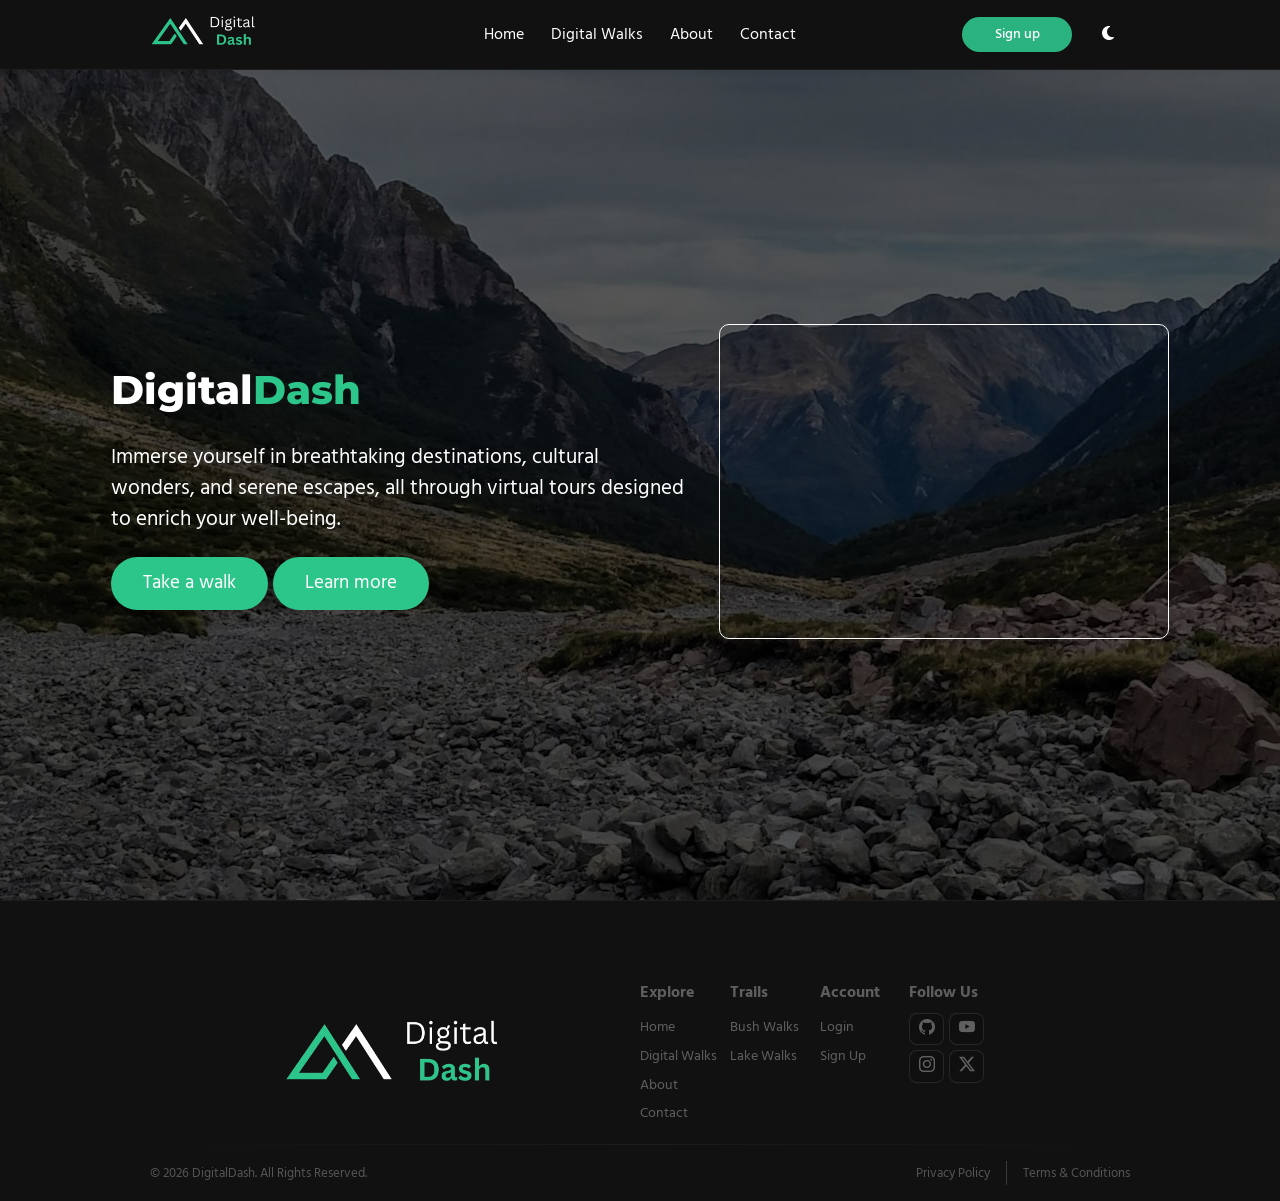
==== commit c235ce0b: "added button to homepage" ====
--- a/public/index.html
+++ b/public/index.html
@@ -38,9 +38,11 @@
                             through virtual tours designed to enrich your well-being.</p>
                         <div class="btn-div">
                             <button>
-                                Take a walk
+                                <a href="digital-walks.html">Take a walk</a>
                             </button>
-
+                            <button>
+                                <a href="about.html">Learn more</a>
+                            </button>
                         </div>
                     </div>
                     <div class="video">
--- a/public/css/styles.css
+++ b/public/css/styles.css
@@ -73,6 +73,7 @@
 /* ================== Navigation ================== */
 
 nav {
+    position: relative;
     height: var(--nav-height);
     padding: 0 150px;
     display: flex;
@@ -101,6 +102,7 @@
     color: var(--secondary-clr);
     text-decoration-line: none;
     transition: all 0.3s;
+    white-space: nowrap;
 }
 
 nav a:not(nav a.primary-btn):hover {
@@ -108,7 +110,7 @@
     transform: translateY(-5px);
 }
 
-nav>div:last-child {
+nav>div.cta {
     display: flex;
     column-gap: 1vw;
     justify-content: flex-end;
@@ -176,6 +178,145 @@
     background-color: #181818;
 }
 
+nav #hamburger {
+    flex: unset;
+    position: relative;
+}
+
+nav #open-hbm {
+    display: none;
+}
+
+nav #hamburger>div:last-child {
+    position: relative;
+}
+
+nav #hamburger div.hbm-content {
+    height: 100%;
+    padding: 1rem;
+    height: 100svh;
+    width: 320px;
+    position: fixed;
+    z-index: 9999;
+    top: 0;
+    right: -100%;
+    background-color: var(--primary-clr);
+    box-shadow: 0 0 15px 0 rgb(0 0 0 / 35%);
+}
+
+nav #hamburger div.hbm-content.active {
+    animation: open-menu 0.3s ease-in-out forwards;
+}
+
+@keyframes open-menu {
+    from {
+        right: -100%;
+    }
+
+    to {
+        right: 0;
+    }
+}
+
+nav #hamburger>div:last-child>.hbm-content {
+    height: 100%;
+    display: grid;
+    grid-auto-rows: auto 1fr;
+}
+
+nav #hamburger>div:last-child>.hbm-content .links {
+    height: 100%;
+    display: flex;
+    flex-direction: column;
+    row-gap: 3vh;
+    justify-content: center;
+    align-content: center;
+}
+
+nav #hamburger>div:last-child>.hbm-content .links hr {
+    border: none;
+    height: 2px;
+    background: linear-gradient(to right, transparent, rgb(28, 28, 28), transparent);
+}
+
+nav #hamburger>div:last-child>.hbm-content .links>div ul li {
+    margin: 0.7rem 0;
+    font-size: 0.95rem;
+
+}
+
+nav #hamburger>div:last-child>.hbm-content .links>div ul li a.primary-btn {
+    font-size: 0.8rem;
+    max-width: unset;
+}
+
+nav #hamburger>div:last-child>.hbm-content .links>div ul li a.primary-btn.login {
+    border: 1px solid rgb(255 255 255 / 25%);
+    background-color: transparent;
+}
+
+nav #hamburger>div:last-child>.hbm-content>div:first-child button:first-child {
+    padding: 0 0.5rem;
+    color: #6c6c6c;
+    width: fit-content;
+    font-size: 0.9rem;
+}
+
+nav #hamburger>div .hbm-content>div button {
+    cursor: pointer;
+    height: 35px;
+    width: 35px;
+    font-size: 1.1rem;
+    color: var(--secondary-clr);
+    border: none;
+    border-radius: 50px;
+    background-color: transparent;
+    outline: 1px solid transparent;
+    transition: all 0.2s linear;
+}
+
+nav #hamburger>div .hbm-content>div button:last-child {
+    font-size: 1.25rem;
+    color: red;
+    float: right;
+}
+
+nav #hamburger>div .hbm-content>div button:hover {
+    outline: 1px solid rgba(255, 255, 255, 0.1);
+    background-color: #181818;
+}
+
+nav #hamburger>div .hbm-content>div button i {
+    vertical-align: middle;
+}
+
+nav #hamburger div.overlay {
+    display: none;
+    z-index: 999;
+    position: fixed;
+    left: 0;
+    top: 0;
+    background-color: #111111be;
+    width: 100vw;
+    height: 100vh;
+}
+
+nav #hamburger:has(.hbm-content.active) div.overlay {
+    display: block;
+}
+
+nav #hamburger #open-hbm {
+    display: none;
+    font-size: 1.2rem;
+    color: var(--secondary-clr);
+    background-color: transparent;
+    border: none;
+}
+
+nav #hamburger #open-hbm i {
+    vertical-align: middle;
+}
+
 /* ================== Login & Sign up ================== */
 
 a[href="../pages/reset-password.php"] {
@@ -625,7 +766,6 @@
     width: 100%;
     height: 100%;
     background: linear-gradient(0deg, rgba(0, 0, 0, 0.75) 0%, rgba(0, 0, 0, 0) 100%);
-    ;
 }
 
 .popular-container>div>div>h2 {
@@ -724,6 +864,10 @@
     animation: fade-in-up 0.2s ease-in-out forwards;
 }
 
+#buttons {
+    display: none;
+}
+
 @keyframes fade-in-up {
     from {
         opacity: 0;
@@ -817,10 +961,6 @@
     outline: 1px solid rgba(255, 255, 255, 0.1);
     position: relative;
     border-image: fill 1 linear-gradient(180deg, rgba(0, 0, 0, 0.2) 0%, rgba(0, 0, 0, 0) 50%, rgba(0, 0, 0, 0) 70%, rgba(0, 0, 0, 0.2) 100%);
-}
-
-#virtual-walks div.video__section>div~div {
-    margin: 3em 0;
 }
 
 #virtual-walks div.video__section h2.genre {
@@ -843,18 +983,16 @@
 }
 
 #virtual-walks div.video__section-content .cards {
+    width: 100%;
     display: grid;
+    justify-content: space-evenly;
     grid-auto-flow: column;
-    grid-auto-columns: 280px;
+    grid-auto-columns: auto;
     gap: 2rem;
     max-width: 100%;
     overflow-x: auto;
     overflow-y: hidden;
-    scroll-snap-type: x mandatory;
     padding-bottom: 0.5rem;
-    scrollbar-width: none;
-    -ms-overflow-style: none;
-    /* cursor: grab; */
 }
 
 #virtual-walks div.video__section-content .cards .context {
@@ -910,11 +1048,9 @@
 }
 
 #virtual-walks div.video__section-content .cards>div {
-    scroll-snap-align: start;
     min-width: 280px;
     max-width: 280px;
     flex: 0 0 280px;
-    scroll-snap-align: start;
 }
 
 #virtual-walks div.video__section-content .cards>div>.poster button {
@@ -971,26 +1107,6 @@
     pointer-events: none;
 }
 
-
-#virtual-walks div.video__section-content .arrow__container button {
-    color: var(--secondary-clr);
-    font-size: 1.2rem;
-    padding: 0.5rem 0.85rem;
-    border-radius: 12px;
-    border: none;
-    border: 1px solid rgba(255, 255, 255, 0.1);
-    background-color: transparent;
-}
-
-#virtual-walks div.video__section-content .arrow__container button:hover {
-    background-color: #0e0e0e;
-}
-
-
-#virtual-walks div.video__section-content .arrow__container button i {
-    vertical-align: middle;
-}
-
 div[data-access="true"] {
     padding: 1rem;
 }
@@ -1003,8 +1119,8 @@
     transition: all 0.3s ease;
 }
 
-div[data-access="false"] .arrow__container {
-    visibility: hidden;
+div[data-access="false"]>* {
+    pointer-events: none;
 }
 
 div[data-access="false"]:hover::before {
@@ -1094,7 +1210,7 @@
     top: 30%;
 }
 
-.About p {
+.About .txt p {
     color: white;
     font-size: 1rem;
     position: absolute;
@@ -1103,10 +1219,10 @@
     top: 40%;
 }
 
-.About video {
+.About img {
     position: absolute;
     height: 300px;
-    right: 7.5%;
+    left: 50%;
     top: 35%;
     border: 1px solid white;
     background-color: black;
@@ -1236,6 +1352,10 @@
     color: var(--accent-clr);
 }
 
+footer #mobile {
+    display: none;
+}
+
 /* Light Theme */
 
 body[data-theme="light"] {
--- a/public/css/homepage.css
+++ b/public/css/homepage.css
@@ -41,22 +41,34 @@
 
 
 .btn-div button {
+    text-decoration: none;
     padding: 12px 2rem;
     border: none;
     background-color:#2dc68a;
     color: white;
-    border-radius: 8px;
+    border-radius: 97px;
     font-size: 1.2rem;
     font-family: "Hind", sans-serif;
     font-weight: 400;
     font-style: normal;
+    transition: all 0.3s ease-in-out;
 }
- 
+
 .btn-div button:hover {
     background-color: #ffffff;
     color: #2dc68a;
     transition: ease-in-out;
 }
+
+.btn-div button a {
+    text-decoration: none;
+    color: #ffffff;
+}
+
+.btn-div button:hover a {
+    color: #2dc68a;
+}
+
 
 .video iframe {
     max-width: 100%;
@@ -89,7 +101,7 @@
     font-size: 1.3rem;
     max-width: 36rem;
     max-height: 330px;
-    animation: fadeIn 4s;
+    animation: fadeIn 3s;
 }
 h1 span {
     color: #2dc68a;
@@ -97,7 +109,7 @@
 
 .video {
     max-width: 450px;
-    animation: fadeIn 4s;
+    animation: fadeIn 3s;
 }
 
 
--- a/public/css/rwd.css
+++ b/public/css/rwd.css
@@ -1,73 +1,66 @@
-@media (max-width: 320px) {
-
-    /* Navigation */
-    nav {
+@media (max-width: 1430px) {
+
+    .recommended__section,
+    #virtual-walks section.video__section,
+    #virtual-walks .hero-content>div:first-child {
+        padding: 3rem 5rem;
+    }
+
+    section.banner {
+        align-content: center;
         padding: 0 1rem;
     }
-
-    nav div:has(img) img {
-        width: 80px;
-    }
-
-    nav ul {
-        display: none;
-    }
-
-    nav div:has(a[href="php/pages/signup.php"]) {
-        display: none;
-    }
-
-    p {
-        font-size: 0.9rem;
-        max-width: 100%;
-    }
-
-    /* Preview Modal  */
-    .previewModal {
-        width: 100%;
-    }
-
-
-    /* Containers */
+}
+
+@media (max-width: 1330px) {
+
     .recommended__section,
     #virtual-walks section.video__section,
     #virtual-walks .hero-content>div:first-child {
         padding: 3rem 1rem;
     }
-
-    .recommended__section {
-        padding: 3rem 0.5rem;
-    }
-
-    /* Digital Walks Hero  */
-    #virtual-walks .hero-content>div:first-child img {
+}
+
+@media (max-width: 1144px) {
+    div[data-access="false"] {
+        width: 100%;
+    }
+
+    section.banner {
+        align-content: center;
+        padding: 0 1rem;
+    }
+}
+
+@media (max-width: 1080px) {
+    nav {
+        padding: 0 1rem;
+    }
+
+    nav div:has(img) img {
         width: 100px;
-        margin-bottom: 1rem;
-    }
-
-    /* Popular Container */
-    .popular-container {
-        overflow: auto;
-        scroll-snap-type: x mandatory;
-    }
-
-    .popular-container>div {
-        scroll-snap-align: start;
-    }
-
-    /* Footer */
+    }
+
+    nav ul:not(nav #hamburger ul),
+    nav div.cta:has(a[href="php/pages/signup.php"]) {
+        display: none;
+    }
+
+    nav #hamburger #open-hbm {
+        display: block;
+    }
+
+    section.banner {
+        padding: 0 1rem;
+        align-content: center;
+    }
+
     footer {
         padding: 1rem 2rem 0.5rem;
     }
 
-    footer>.footer-content {
-        display: none;
-    }
-
-    footer>hr {
-        display: none;
-    }
-
+    footer>.footer-content,
+    footer>hr,
     footer>.footer-bottom {
         display: none;
     }
@@ -83,6 +76,11 @@
         background-color: transparent;
         border: none;
         padding: 1rem 0.2rem;
+    }
+
+    footer #mobile button:hover strong,
+    footer #mobile button:hover i {
+        color: #2bb37f;
     }
 
     footer #mobile button strong {
@@ -106,7 +104,7 @@
     }
 
     footer #mobile .footer-content {
-        display: block
+        display: block;
     }
 
     footer #mobile .flex-1 {
@@ -147,28 +145,206 @@
         white-space: nowrap;
     }
 
+    footer #mobile .footer-links>a:first-child {
+        text-align: right;
+    }
+
+    footer #mobile .footer-links>a:last-child {
+        text-align: left;
+    }
+
     footer #mobile .footer-bottom div.copyright {
         order: 1;
         margin-top: 1rem;
     }
 
-    /* Virtual Walks Banner */
-    section.banner {
-        padding: 0 1rem;
+    .popular-container {
+        grid-template-columns: 1fr;
+        row-gap: 3vh;
+    }
+
+    .popular-container>div>div:first-child {
+        width: 100%;
+        height: 480px;
+    }
+
+    .popular-content:hover {
+        transform: unset;
+    }
+}
+
+@media (max-width: 1024px) {
+    .video__section-content {
+        position: relative;
+    }
+
+    .previewModal {
+        width: 70%;
+    }
+
+    #virtual-walks div.video__section-content .cards {
+        display: block;
+    }
+
+    #virtual-walks div.video__section-content .cards>div {
+        min-width: unset;
+        max-width: unset;
+    }
+
+    #virtual-walks div.video__section-content .cards>div>div.poster {
+        width: 100%;
+    }
+}
+
+@media (max-width: 900px) {
+    .popular-container {
+        grid-template-columns: 1fr;
+        row-gap: 3vh;
+    }
+
+    .popular-container>div>div:first-child {
+        width: 100%;
+        height: 400px;
+    }
+
+    .popular-content:hover {
+        transform: unset;
+    }
+}
+
+@media (max-width: 500px) {
+    div[data-access="true"] {
+        padding: unset;
+    }
+}
+
+@media (width >=320px) and (width <=768px) {
+    p {
+        font-size: 0.9rem;
+        max-width: 100%;
+    }
+
+    .previewModal {
+        width: 95%;
+    }
+
+    .recommended__section {
+        padding: 3rem 0.5rem;
+    }
+
+    #virtual-walks .hero-content>div:first-child img {
+        width: 100px;
+        margin-bottom: 1rem;
+    }
+
+    div.popular-container div[data-access="true"] {
+        padding: unset;
+    }
+
+    .popular-container>div {
+        max-width: 708px;
+    }
+
+    .popular-container>div>div:first-child {
+        width: 100%;
     }
 
     .banner-content {
         padding: 1rem 1rem;
-    }
-
-    /* .banner-content div:last-child {} */
+        background: linear-gradient(120deg, rgba(8, 8, 8, 0.9) 100%, rgba(45, 196, 138, 0) 100%),
+            url('../assets/images/backgrounds/gorsa_bridge_en_norvege_vue_de_drone_chute_d_eau_montagne_pont.jpg');
+        background-size: cover;
+        background-position: center center;
+        background-repeat: no-repeat;
+        box-shadow: 0 0 15px 0 rgba(0, 0, 0, 0.1);
+    }
+
+    .banner-content h2,
+    .banner-content p {
+        text-align: center;
+    }
 
     .banner-content div:last-child a {
         max-width: unset;
     }
 
     .banner-content div:last-child a:last-of-type {
-        margin-top: 8px;
+        margin-top: 12px;
         margin-left: 0 !important;
     }
+}
+
+@media (max-width: 744px) {
+    .popular-container>div {
+        max-width: 608px;
+    }
+}
+
+@media (max-width: 622px) {
+    .popular-container>div {
+        max-width: 508px;
+    }
+}
+
+@media (max-width: 524px) {
+    .popular-container>div {
+        max-width: 450px;
+    }
+}
+
+@media (max-width: 470px) {
+    .popular-container>div {
+        max-width: 400px;
+    }
+}
+
+@media (max-width: 412px) {
+    .popular-container>div {
+        max-width: 380px;
+    }
+}
+
+@media (max-width: 398px) {
+    .popular-container>div {
+        max-width: 360px;
+    }
+}
+
+@media (max-width: 374px) {
+    .popular-container>div {
+        max-width: 320px;
+    }
+}
+
+@media (max-width: 339px) {
+    .popular-container>div {
+        max-width: 300px;
+    }
+
+    #virtual-walks div.video__section {
+        padding: 0.5rem;
+    }
+
+    #virtual-walks div.video__section-content {
+        gap: unset;
+    }
+
+    #virtual-walks div.video__section-content .cards .context ul {
+        display: none;
+    }
+
+    .recommended__section,
+    #virtual-walks section.video__section,
+    #virtual-walks .hero-content>div:first-child {
+        padding: 3rem 0.5rem;
+    }
+
+    #virtual-walks div.video__section>div~div {
+        padding: unset;
+    }
+
+    .previewModal {
+        width: 100%;
+        height: 100%;
+    }
 }
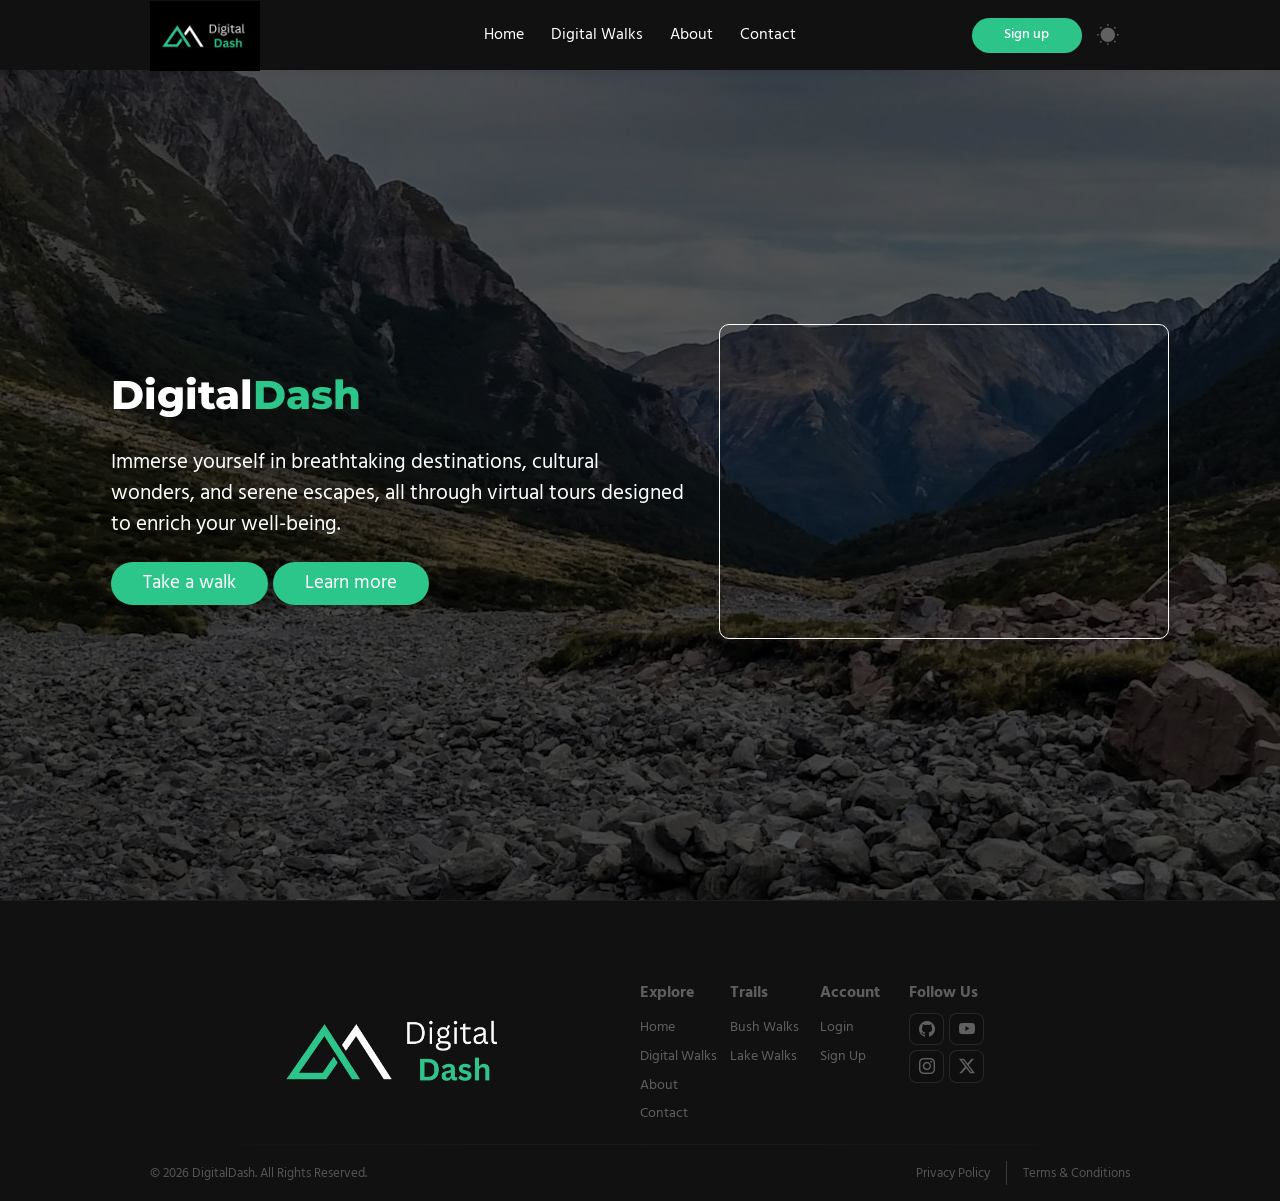
==== commit dc0ae1d3: "reformat" ====
--- a/public/index.html
+++ b/public/index.html
@@ -8,13 +8,10 @@
     <link rel="icon" href="../public/assets/images/logo/logo_color_transparent_logo.png">
     <title>DigitalDash</title>
 
-    <link rel="stylesheet" href="https://cdn.jsdelivr.net/npm/bootstrap-icons@1.11.3/font/bootstrap-icons.css"
-        integrity="sha384-tViUnnbYAV00FLIhhi3v/dWt3Jxw4gZQcNoSCxCIFNJVCx7/D55/wXsrNIRANwdD" crossorigin="anonymous">
-    <link rel="stylesheet" href="https://cdn.jsdelivr.net/npm/bootstrap-icons@1.11.3/font/bootstrap-icons.css"
-        integrity="sha384-tViUnnbYAV00FLIhhi3v/dWt3Jxw4gZQcNoSCxCIFNJVCx7/D55/wXsrNIRANwdD" crossorigin="anonymous">
+    <link rel="stylesheet" href="https://cdn.jsdelivr.net/npm/bootstrap-icons@1.11.3/font/bootstrap-icons.css" integrity="sha384-tViUnnbYAV00FLIhhi3v/dWt3Jxw4gZQcNoSCxCIFNJVCx7/D55/wXsrNIRANwdD" crossorigin="anonymous">
+    <link rel="stylesheet" href="https://cdn.jsdelivr.net/npm/bootstrap-icons@1.11.3/font/bootstrap-icons.css" integrity="sha384-tViUnnbYAV00FLIhhi3v/dWt3Jxw4gZQcNoSCxCIFNJVCx7/D55/wXsrNIRANwdD" crossorigin="anonymous">
 
-    <link rel="stylesheet" href="https://cdn.jsdelivr.net/npm/bootstrap-icons@1.11.3/font/bootstrap-icons.css"
-        integrity="sha384-tViUnnbYAV00FLIhhi3v/dWt3Jxw4gZQcNoSCxCIFNJVCx7/D55/wXsrNIRANwdD" crossorigin="anonymous">
+    <link rel="stylesheet" href="https://cdn.jsdelivr.net/npm/bootstrap-icons@1.11.3/font/bootstrap-icons.css" integrity="sha384-tViUnnbYAV00FLIhhi3v/dWt3Jxw4gZQcNoSCxCIFNJVCx7/D55/wXsrNIRANwdD" crossorigin="anonymous">
 
     <link rel="stylesheet" href="https://cdnjs.cloudflare.com/ajax/libs/font-awesome/6.7.2/css/all.min.css">
     <link rel="stylesheet" href="css/styles.css">
@@ -46,11 +43,7 @@
                         </div>
                     </div>
                     <div class="video">
-                        <iframe width="560" height="315"
-                            src="https://www.youtube.com/embed/PyFN_FYwqvc?si=sSBQlZV85xb_9Bt3&amp;start=6611"
-                            title="YouTube video player" frameborder="0"
-                            allow="accelerometer; autoplay; clipboard-write; encrypted-media; gyroscope; picture-in-picture; web-share"
-                            referrerpolicy="strict-origin-when-cross-origin" allowfullscreen></iframe>
+                        <iframe width="560" height="315" src="https://www.youtube.com/embed/PyFN_FYwqvc?si=sSBQlZV85xb_9Bt3&amp;start=6611" title="YouTube video player" frameborder="0" allow="accelerometer; autoplay; clipboard-write; encrypted-media; gyroscope; picture-in-picture; web-share" referrerpolicy="strict-origin-when-cross-origin" allowfullscreen></iframe>
                     </div>
                 </div>
             </div>
--- a/public/css/styles.css
+++ b/public/css/styles.css
@@ -1,16 +1,40 @@
-@import url('https://fonts.googleapis.com/css2?family=Montserrat:ital,wght@0,100..900;1,100..900&display=swap');
-@import url('https://fonts.googleapis.com/css2?family=Hind:wght@300;400;500;600;700&display=swap');
+@import url("https://fonts.googleapis.com/css2?family=Montserrat:ital,wght@0,100..900;1,100..900&display=swap");
+@import url("https://fonts.googleapis.com/css2?family=Hind:wght@300;400;500;600;700&display=swap");
 
 :root {
+    color-scheme: dark;
+    --nav-height: 70px;
     --primary-clr: #111111;
     --secondary-clr: #ffffff;
-    --accent-clr: #2bb37f;
-    --accent-hover-clr: rgba(45, 193, 136, 0.851);
-
-    --nav-height: 70px;
+    --accent-clr: #2dc489;
     --container-padding: 5rem 150px;
-
     --image-overlay: linear-gradient(0deg, rgba(0, 0, 0, 0.75) 0%, rgba(0, 0, 0, 0.75) 100%);
+}
+
+.light {
+    color-scheme: light;
+    --primary-clr: #ffffff;
+    --secondary-clr: #111111;
+    --accent-clr: #2dc489;
+}
+
+.dark {
+    color-scheme: dark;
+    --primary-clr: #111111;
+    --secondary-clr: #ffffff;
+    --accent-clr: #2dc489;
+}
+
+@media (prefers-color-scheme: dark) {
+    :root {
+        color-scheme: dark;
+    }
+}
+
+@media (prefers-color-scheme: light) {
+    :root {
+        color-scheme: light;
+    }
 }
 
 * {
@@ -22,6 +46,10 @@
 html {
     scroll-behavior: smooth;
     font: 1rem/1.5 Hind, Arial, sans-serif;
+}
+
+nav .bi {
+    font-size: 1.8rem;
 }
 
 body {
@@ -43,6 +71,12 @@
     margin: 12px 0;
 }
 
+#logo {
+    max-height: 70px;
+    object-fit: cover;
+    margin-top: 10px;
+}
+
 button {
     cursor: pointer;
     font: inherit;
@@ -55,7 +89,7 @@
     height: 35px;
     display: inline-block;
     text-decoration: none;
-    color: var(--secondary-clr);
+    color: #fff;
     align-content: center;
     text-align: center;
     font-size: 0.85rem;
@@ -66,8 +100,15 @@
 }
 
 .subtitle {
-    color: #eee8e8;
+    color: var(--secondary-clr);
     font-size: 0.95rem;
+}
+
+.bi::before,
+[class^="bi-"]::before,
+[class*=" bi-"]::before {
+    line-height: unset;
+    vertical-align: middle;
 }
 
 /* ================== Navigation ================== */
@@ -78,16 +119,15 @@
     padding: 0 150px;
     display: flex;
     align-items: center;
-    border-bottom: 1px solid #1d1d1d;
     background-color: var(--primary-clr);
     box-shadow: 0 0 12px 0 rgb(0 0 0 / 5%);
 }
 
-nav>* {
+nav > * {
     flex: 1;
 }
 
-nav>ul {
+nav > ul {
     margin: auto;
     display: flex;
     column-gap: 3vh;
@@ -110,10 +150,15 @@
     transform: translateY(-5px);
 }
 
-nav>div.cta {
-    display: flex;
-    column-gap: 1vw;
+nav > div.cta {
+    display: flex;
+    column-gap: 0.2rem;
     justify-content: flex-end;
+}
+
+nav > div.cta > a.primary-btn:hover {
+    color: var(--accent-clr);
+    background-color: var(--secondary-clr);
 }
 
 nav img {
@@ -139,7 +184,8 @@
 }
 
 /* Theme Switcher */
-nav a.primary-btn+button {
+nav button.primary-btn + button,
+nav a.primary-btn + button {
     height: 45px;
     width: 45px;
     align-content: center;
@@ -152,10 +198,11 @@
     transition: all 0.2s linear;
 }
 
-nav:has(a.profile__menu.primary-btn)>div:last-child {
+nav:has(button.profile__menu.primary-btn) > div:last-child {
     column-gap: 0.4rem;
 }
 
+nav button.profile__menu.primary-btn,
 nav a.profile__menu.primary-btn {
     all: unset;
     cursor: pointer;
@@ -172,10 +219,73 @@
     transition: all 0.2s linear;
 }
 
-nav a.primary-btn+button:hover,
-nav a.profile__menu.primary-btn:hover {
-    outline: 1px solid rgba(255, 255, 255, 0.1);
-    background-color: #181818;
+nav button.profile__menu.primary-btn {
+    position: relative;
+}
+
+.user-content {
+    display: none;
+    position: absolute;
+    top: 120%;
+    left: 50%;
+    transform: translateX(-50%);
+    width: 240px;
+    padding: 0.75rem;
+    background-color: var(--primary-clr);
+    border: 1px solid rgba(255, 255, 255, 0.08);
+    border-radius: 8px;
+    box-shadow: 0 12px 24px rgba(0, 0, 0, 0.2);
+    z-index: 1000;
+    opacity: 0;
+    pointer-events: none;
+    transition: opacity 0.2s ease, transform 0.2s ease;
+}
+
+.user-content.active {
+    display: block;
+    opacity: 1;
+    pointer-events: auto;
+    transform: translateX(-50%) translateY(0);
+}
+
+.user-content::before {
+    content: "";
+    position: absolute;
+    top: -12px;
+    left: 50%;
+    transform: translateX(-50%);
+    border-width: 7px;
+    border-style: solid;
+    border-color: transparent transparent var(--primary-clr) transparent;
+}
+
+.user-content a.primary-btn {
+    max-width: unset;
+    display: block;
+    width: 100%;
+    padding: 0.5rem 0.75rem;
+    margin: 0.25rem 0;
+    font-size: 0.875rem;
+    color: var(--secondary-clr);
+    text-decoration: none;
+    border-radius: 6px;
+    transition: background-color 0.2s ease, color 0.2s ease;
+}
+
+.user-content a[href="../../../php/signout.inc.php"] {
+    color: #fff;
+}
+
+.user-content div:has(a.primary-btn) {
+    display: flex;
+    flex-direction: column;
+    gap: 0.2rem;
+}
+
+.user-content a.primary-btn:hover {
+    color: var(--accent-clr);
+    background-color: #fff;
+    background-color: var(--secondary-clr);
 }
 
 nav #hamburger {
@@ -187,7 +297,7 @@
     display: none;
 }
 
-nav #hamburger>div:last-child {
+nav #hamburger > div:last-child {
     position: relative;
 }
 
@@ -218,13 +328,14 @@
     }
 }
 
-nav #hamburger>div:last-child>.hbm-content {
+nav #hamburger > div:last-child > .hbm-content {
     height: 100%;
     display: grid;
     grid-auto-rows: auto 1fr;
-}
-
-nav #hamburger>div:last-child>.hbm-content .links {
+    background-color: #111;
+}
+
+nav #hamburger > div:last-child > .hbm-content .links {
     height: 100%;
     display: flex;
     flex-direction: column;
@@ -233,36 +344,40 @@
     align-content: center;
 }
 
-nav #hamburger>div:last-child>.hbm-content .links hr {
+nav #hamburger > div:last-child > .hbm-content .links hr {
     border: none;
     height: 2px;
     background: linear-gradient(to right, transparent, rgb(28, 28, 28), transparent);
 }
 
-nav #hamburger>div:last-child>.hbm-content .links>div ul li {
+nav #hamburger > div:last-child > .hbm-content .links > div ul li {
     margin: 0.7rem 0;
     font-size: 0.95rem;
-
-}
-
-nav #hamburger>div:last-child>.hbm-content .links>div ul li a.primary-btn {
+}
+
+nav #hamburger > div:last-child > .hbm-content .links > div ul li a.primary-btn {
     font-size: 0.8rem;
     max-width: unset;
 }
 
-nav #hamburger>div:last-child>.hbm-content .links>div ul li a.primary-btn.login {
-    border: 1px solid rgb(255 255 255 / 25%);
+nav #hamburger > div:last-child > .hbm-content .links > div ul li a.primary-btn.secondary,
+.user-content a.primary-btn.secondary {
+    border: 1px solid rgb(255, 255, 255, 0.1);
     background-color: transparent;
 }
 
-nav #hamburger>div:last-child>.hbm-content>div:first-child button:first-child {
+nav #hamburger > div:last-child > .hbm-content > div:first-child button:first-child {
     padding: 0 0.5rem;
     color: #6c6c6c;
     width: fit-content;
-    font-size: 0.9rem;
-}
-
-nav #hamburger>div .hbm-content>div button {
+    font-size: 0.85rem;
+}
+
+nav #hamburger > div:last-child > .hbm-content > div:first-child button:first-child i {
+    margin-inline-end: 0.3ch;
+}
+
+nav #hamburger > div .hbm-content > div button {
     cursor: pointer;
     height: 35px;
     width: 35px;
@@ -275,18 +390,14 @@
     transition: all 0.2s linear;
 }
 
-nav #hamburger>div .hbm-content>div button:last-child {
+nav #hamburger > div .hbm-content > div button:last-child {
     font-size: 1.25rem;
-    color: red;
+    color: var(--accent-clr);
+    color: #6c6c6c;
     float: right;
 }
 
-nav #hamburger>div .hbm-content>div button:hover {
-    outline: 1px solid rgba(255, 255, 255, 0.1);
-    background-color: #181818;
-}
-
-nav #hamburger>div .hbm-content>div button i {
+nav #hamburger > div .hbm-content > div button i {
     vertical-align: middle;
 }
 
@@ -328,7 +439,7 @@
     gap: 1rem;
 }
 
-.names-group>* {
+.names-group > * {
     flex: 1;
 }
 
@@ -337,14 +448,14 @@
     min-height: calc(100svh - var(--nav-height));
     padding: 2rem 0;
     align-content: center;
-    background-color: var(--secondary-clr);
-}
-
-.auth__container>div {
+    background-color: var(--primary-clr);
+}
+
+.auth__container > div {
     min-width: 500px;
     width: 500px;
     margin: 0 auto;
-    color: var(--primary-clr);
+    color: var(--secondary-clr);
     display: flex;
     flex-direction: column;
     justify-content: center;
@@ -352,7 +463,7 @@
 }
 
 /* Form Styles */
-.auth__container form>div {
+.auth__container form > div {
     margin: 1rem 0;
 }
 
@@ -385,9 +496,19 @@
     margin: 0;
 }
 
-.agreements>.checkbox-wrapper {
+.agreements > .checkbox-wrapper {
     flex: 1;
     text-align: center;
+}
+
+.auth__container form input {
+    color: #000;
+    background-color: #fff;
+}
+
+a[href="../pages/reset-password.php"],
+.checkbox-wrapper a {
+    color: var(--accent-clr);
 }
 
 .auth__container form input:focus {
@@ -416,7 +537,7 @@
     margin: 0;
 }
 
-.auth__container .button__container>* {
+.auth__container .button__container > * {
     flex: 1;
     padding: 0.45rem 0;
     font-weight: 600;
@@ -428,18 +549,18 @@
     transition: opacity 0.2s ease;
 }
 
-.auth__container .button__container>*:first-child {
+.auth__container .button__container > *:first-child {
     color: var(--secondary-clr);
     background-color: var(--accent-clr);
 }
 
-.auth__container .button__container>*:last-child {
+.auth__container .button__container > *:last-child {
     color: var(--primary-clr);
     background-color: var(--secondary-clr);
     border: 1px solid var(--primary-clr);
 }
 
-.auth__container .button__container>*:hover {
+.auth__container .button__container > *:hover {
     opacity: 0.9;
 }
 
@@ -513,15 +634,15 @@
 
 .terms-page,
 .privacy-page {
-    max-width: 720px;
-    margin: 0 auto;
-    padding: 6rem 0;
+    display: grid;
+    place-items: center;
+    background-color: var(--primary-clr);
 }
 
 .terms-page div.content-wrapper,
 .privacy-page div.content-wrapper {
-    padding: 0;
-    align-items: center;
+    padding: 5rem;
+    max-width: 850px;
 }
 
 .terms-page h1,
@@ -530,7 +651,7 @@
     text-align: center;
     font-size: 2rem;
     margin-bottom: 2rem;
-    color: #333;
+    color: var(--secondary-clr);
 }
 
 .last-updated {
@@ -553,7 +674,7 @@
 .terms-section h2,
 .privacy-section h2 {
     font-size: 1.5rem;
-    color: #444;
+    color: var(--secondary-clr);
     margin-bottom: 1rem;
 }
 
@@ -561,7 +682,7 @@
 .privacy-section p {
     max-width: 100%;
     line-height: 1.6;
-    color: #666;
+    color: var(--secondary-clr);
     margin-bottom: 1rem;
 }
 
@@ -575,21 +696,21 @@
 .terms-section ul li,
 .privacy-section ul li {
     line-height: 1.6;
-    color: #666;
+    color: var(--secondary-clr);
     margin-bottom: 0.5rem;
 }
 
 .terms-page .last-updated,
 .privacy-page .last-updated {
     text-align: center;
-    color: #666;
+    color: var(--secondary-clr);
     margin: 0 auto;
     margin-bottom: 2rem;
 }
 
 .terms-page .contact-info,
 .privacy-page .contact-info {
-    background: #f5f5f5;
+    background: var(--secondary-clr);
     padding: 1rem;
     border-radius: 4px;
     margin-top: 0.5rem;
@@ -599,15 +720,15 @@
     position: relative;
     height: calc(100svh - var(--nav-height));
     overflow: hidden;
-    background-image: url('../assets/images/backgrounds/gorsa_bridge_en_norvege_vue_de_drone_chute_d_eau_montagne_pont.jpg');
+    background-image: url("../assets/images/backgrounds/gorsa_bridge_en_norvege_vue_de_drone_chute_d_eau_montagne_pont.jpg");
     background-size: cover;
     background-color: var(--primary-clr);
     border-image: fill 1 radial-gradient(circle, rgba(10, 10, 10, 0) 0%, rgba(87, 199, 133, 0) 50%, rgba(15, 15, 15, 1) 100%);
 }
 
-#virtual-walks .hero-content>div:first-child {
+#virtual-walks .hero-content > div:first-child {
     /* border-image: fill 1 radial-gradient(circle, rgba(10, 10, 10, 0) 0%, rgba(87, 199, 133, 0) 50%, rgba(15, 15, 15, 1) 100%); */
-    background: linear-gradient(180deg, rgba(0, 0, 0, 0.80) 100%, rgba(0, 0, 0, 0) 50%, rgba(0, 0, 0, 0.65) 100%);
+    background: linear-gradient(180deg, rgba(0, 0, 0, 0.8) 100%, rgba(0, 0, 0, 0) 50%, rgba(0, 0, 0, 0.65) 100%);
     height: calc(100svh - var(--nav-height));
     position: relative;
     z-index: 2;
@@ -619,13 +740,13 @@
     text-align: center;
 }
 
-#virtual-walks .hero-content>div:first-child img {
+#virtual-walks .hero-content > div:first-child img {
     max-width: 100%;
     width: 175px;
     margin-bottom: 2rem;
 }
 
-#virtual-walks .hero-content>div:first-child>div h1 {
+#virtual-walks .hero-content > div:first-child > div h1 {
     font-size: clamp(1.2rem, 1.4rem + 1vw, 3rem);
     background: linear-gradient(180deg, rgb(229, 229, 229) 50%, rgb(206, 206, 206) 100%);
     -webkit-background-clip: text;
@@ -634,7 +755,7 @@
     -webkit-text-fill-color: transparent;
 }
 
-#virtual-walks .hero-content>div:first-child>div h1 span {
+#virtual-walks .hero-content > div:first-child > div h1 span {
     font-size: clamp(1.2rem, 1.5rem + 1vw, 3rem);
     background: linear-gradient(180deg, rgb(37, 255, 172) 50%, rgba(45, 196, 137, 1) 100%);
     -webkit-background-clip: text;
@@ -651,21 +772,28 @@
     -webkit-text-fill-color: transparent;
 }
 
-#virtual-walks .hero-content>div:first-child>div h1 span {
+#virtual-walks .hero-content > div:first-child > div h1 span {
     font-size: clamp(1.2rem, 1.5rem + 1vw, 3rem);
 }
 
-#virtual-walks .hero-content>div:first-child>div a.primary-btn {
+#virtual-walks .hero-content > div:first-child > div a.primary-btn {
     max-width: fit-content;
     height: 40px;
     padding: 0 1.2rem;
-}
-
-#virtual-walks .hero-content>div:first-child>div p {
+    transition: all 0.3s ease-in-out;
+}
+
+#virtual-walks .hero-content > div:first-child > div a.primary-btn:hover {
+    color: var(--accent-clr);
+    background-color: #fff;
+}
+
+#virtual-walks .hero-content > div:first-child > div p {
+    color: #fff;
     margin: 1.15rem 0;
 }
 
-#virtual-walks .hero__section~section>div:first-child {
+#virtual-walks .hero__section ~ section > div:first-child {
     text-align: center;
 }
 
@@ -680,7 +808,7 @@
     top: 0;
 }
 
-#virtual-walks .hero-content-grid>div {
+#virtual-walks .hero-content-grid > div {
     width: 180px;
     height: 220px;
     overflow: hidden;
@@ -688,12 +816,12 @@
     box-shadow: 0 0 12px 0 rgb(0 0 0 / 15%);
 }
 
-#virtual-walks .hero-content-grid>div {
+#virtual-walks .hero-content-grid > div {
     position: relative;
     overflow: hidden;
 }
 
-#virtual-walks .hero-content-grid>div img {
+#virtual-walks .hero-content-grid > div img {
     position: relative;
     left: 50%;
     top: 50%;
@@ -704,8 +832,8 @@
     display: block;
 }
 
-#virtual-walks .hero-content-grid>div::after {
-    content: '';
+#virtual-walks .hero-content-grid > div::after {
+    content: "";
     position: absolute;
     inset: 0;
     pointer-events: none;
@@ -728,7 +856,7 @@
     grid-template-columns: repeat(3, 1fr);
 }
 
-.popular-container>div>div:first-child {
+.popular-container > div > div:first-child {
     width: 300px;
     height: 480px;
     position: relative;
@@ -750,7 +878,7 @@
     color: var(--accent-clr);
 }
 
-.popular-container>div>div>video {
+.popular-container > div > div > video {
     height: 100%;
     position: relative;
     left: 50%;
@@ -759,7 +887,7 @@
     border-radius: 12px;
 }
 
-.popular-container>div>div>video+.overlay {
+.popular-container > div > div > video + .overlay {
     position: absolute;
     left: 0;
     top: 0;
@@ -768,7 +896,8 @@
     background: linear-gradient(0deg, rgba(0, 0, 0, 0.75) 0%, rgba(0, 0, 0, 0) 100%);
 }
 
-.popular-container>div>div>h2 {
+.popular-container > div > div > h2 {
+    color: #fff;
     text-align: center;
     width: 90%;
     position: absolute;
@@ -778,7 +907,7 @@
     text-shadow: 0 0 12px rgb(0 0 0 / 10%);
 }
 
-.popular-container>div>div>img {
+.popular-container > div > div > img {
     position: absolute;
     max-width: 100%;
     width: 30px;
@@ -786,7 +915,8 @@
     top: 10px;
 }
 
-.popular-container>div>div>div.popular-banner {
+.popular-container > div > div > div.popular-banner {
+    color: #fff;
     padding: 0.5rem;
     width: fit-content;
     position: absolute;
@@ -800,22 +930,22 @@
     background-color: var(--accent-clr);
 }
 
-.popular-container>div>div>div.popular-banner>span {
+.popular-container > div > div > div.popular-banner > span {
     display: inline-flex;
     flex-direction: column;
     margin-bottom: -5px;
 }
 
-.popular-container>div>div>div.popular-banner>span>span:first-child {
+.popular-container > div > div > div.popular-banner > span > span:first-child {
     margin-bottom: -2px;
 }
 
-.popular-container>div>div>div.popular-banner>span>span:last-child {
+.popular-container > div > div > div.popular-banner > span > span:last-child {
     font-size: 1.6em;
     margin-top: -10px;
 }
 
-.popular-container>div .button__container {
+.popular-container > div .button__container {
     display: flex;
     justify-content: center;
     column-gap: 0.5rem;
@@ -826,8 +956,8 @@
     transform: translate(-50%, -50%);
 }
 
-.popular-container>div button.primary-btn,
-.popular-container>div button.primary-btn+button {
+.popular-container > div button.primary-btn,
+.popular-container > div button.primary-btn + button {
     width: 100%;
     max-width: 115px;
     height: 35px;
@@ -836,18 +966,28 @@
     font-weight: 500;
     border-radius: 4px;
     border: none;
-}
-
-.popular-container>div button.primary-btn {
+    transition: all 0.3s ease-in-out;
+}
+
+.popular-container > div button.primary-btn {
+    color: #fff;
+}
+
+.popular-container > div button.primary-btn:hover {
+    color: var(--accent-clr);
+    background-color: #fff;
+}
+
+.popular-container > div button.primary-btn {
     background-color: var(--accent-clr);
 }
 
-.popular-container>div button.primary-btn+button {
+.popular-container > div button.primary-btn + button {
     box-shadow: 0 0 2px rgb(255 255 255 / 1%) inset;
     background-color: var(--accent-clr);
 }
 
-.popular-container>div button.primary-btn+button {
+.popular-container > div button.primary-btn + button {
     outline: 1px solid #181818;
     background-color: var(--primary-clr);
 }
@@ -877,7 +1017,6 @@
     to {
         opacity: 1;
     }
-
 }
 
 div:has(> #digital-dash-player_html5_api) {
@@ -895,7 +1034,6 @@
 }
 
 .previewModal .close-modal {
-    color: var(--secondary-clr);
     width: 32px;
     height: 32px;
     z-index: 1;
@@ -905,7 +1043,7 @@
     font-size: 1rem;
     border: none;
     border-radius: 50px;
-    background-color: rgb(255, 69, 69)
+    background-color: rgb(255, 69, 69);
 }
 
 .previewModal .close-modal i {
@@ -916,12 +1054,8 @@
     max-height: 300px;
     overflow-y: auto;
     text-align: left;
-    margin: 0 0 1rem;
     padding: 1.5rem;
-}
-
-.previewModal .video-info p {
-    margin: 1rem 0;
+    background-color: rgb(0 0 0 / 20%);
 }
 
 .previewModal .video-info ul {
@@ -932,6 +1066,11 @@
 .previewModal .video-info ul li {
     list-style-type: none;
     color: #f6f6f6;
+}
+
+.previewModal .video-info p,
+.previewModal .video-info h2 {
+    color: #fff;
 }
 
 .previewModal .video-info ul li small i {
@@ -960,17 +1099,11 @@
     border-radius: 12px;
     outline: 1px solid rgba(255, 255, 255, 0.1);
     position: relative;
-    border-image: fill 1 linear-gradient(180deg, rgba(0, 0, 0, 0.2) 0%, rgba(0, 0, 0, 0) 50%, rgba(0, 0, 0, 0) 70%, rgba(0, 0, 0, 0.2) 100%);
 }
 
 #virtual-walks div.video__section h2.genre {
     font-size: 1.3rem;
     font-weight: 600;
-    background: linear-gradient(180deg, rgb(229, 229, 229) 50%, rgb(206, 206, 206) 100%);
-    -webkit-background-clip: text;
-    background-clip: text;
-    color: transparent;
-    -webkit-text-fill-color: transparent;
 }
 
 #virtual-walks div.video__section-content {
@@ -1038,22 +1171,13 @@
     border: none;
 }
 
-#virtual-walks div.video__section-content .cards.dragging {
-    /* cursor: grabbing; */
-    user-select: none;
-}
-
-#virtual-walks div.video__section-content .cards::-webkit-scrollbar {
-    display: none;
-}
-
-#virtual-walks div.video__section-content .cards>div {
+#virtual-walks div.video__section-content .cards > div {
     min-width: 280px;
     max-width: 280px;
     flex: 0 0 280px;
 }
 
-#virtual-walks div.video__section-content .cards>div>.poster button {
+#virtual-walks div.video__section-content .cards > div > .poster button {
     font-size: 4rem;
     padding: 0 0.5rem;
     position: absolute;
@@ -1065,20 +1189,19 @@
     background-color: transparent;
 }
 
-#virtual-walks div.video__section-content .cards>div>.poster button>.fa-regular {
+#virtual-walks div.video__section-content .cards > div > .poster button > .fa-regular {
     text-shadow: 0 0 15px rgba(255, 255, 255, 0.3);
-    color: var(--secondary-clr);
+    color: #fff;
     vertical-align: middle;
     opacity: 0.4;
     transition: all 0.3s ease;
 }
 
-#virtual-walks div.video__section-content .cards>div>.poster button:hover>.fa-regular {
+#virtual-walks div.video__section-content .cards > div > .poster button:hover > .fa-regular {
     text-shadow: 0 0 15px rgb(45, 196, 137, 0.3);
     color: var(--accent-clr);
     opacity: 1;
 }
-
 
 #virtual-walks div.video__section-content .cards .poster {
     width: 280px;
@@ -1119,12 +1242,13 @@
     transition: all 0.3s ease;
 }
 
-div[data-access="false"]>* {
+div[data-access="false"] > * {
     pointer-events: none;
 }
 
 div[data-access="false"]:hover::before {
     content: "Access restricted. Please create an account to continue.";
+    color: #fff;
     position: absolute;
     z-index: 2;
     width: 100%;
@@ -1163,9 +1287,8 @@
     row-gap: 2vh;
     border-radius: 12px;
     outline: 1px solid rgb(255, 255, 255, 0.1);
-    background:
-        linear-gradient(120deg, rgba(8, 8, 8, 0.92) 40%, rgba(45, 196, 138, 0) 100%),
-        url('../assets/images/backgrounds/gorsa_bridge_en_norvege_vue_de_drone_chute_d_eau_montagne_pont.jpg');
+    background: linear-gradient(120deg, rgba(8, 8, 8, 0.92) 40%, rgba(45, 196, 138, 0) 100%),
+        url("../assets/images/backgrounds/gorsa_bridge_en_norvege_vue_de_drone_chute_d_eau_montagne_pont.jpg");
     background-size: cover;
     background-position: center center;
     background-repeat: no-repeat;
@@ -1178,11 +1301,18 @@
     padding: 0 1.2rem;
     height: 40px;
     max-width: 180px;
-}
-
+    transition: all 0.3s ease-in-out;
+    background-color: var(--accent-clr);
+}
+
+.banner-content a.primary-btn:hover {
+    color: var(--accent-clr);
+    background-color: #fff;
+}
 
 .banner-content h2,
 .banner-content p {
+    color: #fff;
     text-align: left;
     margin: unset;
 }
@@ -1195,8 +1325,7 @@
 /* ================== About ================== */
 
 .About {
-    background: var(--image-overlay),
-        url('../assets/images/backgrounds/scenic-forest-path-in-gia-lai-vietnam.jpg');
+    background: var(--image-overlay), url("../assets/images/backgrounds/scenic-forest-path-in-gia-lai-vietnam.jpg");
     background-position: center;
     background-size: cover;
     height: 99vh;
@@ -1220,13 +1349,42 @@
 }
 
 .About img {
+    margin-top: 1rem;
     position: absolute;
     height: 300px;
     left: 50%;
     top: 35%;
+    max-height: 300px;
+    max-width: 50%;
     border: 1px solid white;
     background-color: black;
     border-radius: 5px 5px 5px 5px;
+}
+
+.imgdiv {
+    max-height: 360px;
+    max-width: 400px;
+}
+
+@media only screen and (max-width: 1024px) {
+    .About h1 {
+        left: 35%;
+        top: 20%;
+    }
+
+    .About .txt p {
+        left: 15%;
+        top: 30%;
+        width: 80%;
+        font-size: 0.8rem;
+    }
+
+    .About img {
+        left: 15%;
+        top: 55%;
+        max-width: 80%;
+        height: auto;
+    }
 }
 
 /* ================== Footer ================== */
@@ -1326,9 +1484,8 @@
 }
 
 .flex-1 p {
-    font-size: clamp(10px, 3vw, 1.1rem)
-}
-
+    font-size: clamp(10px, 3vw, 1.1rem);
+}
 
 .flex-1 img {
     max-width: 100%;
@@ -1374,11 +1531,11 @@
     }
 
     /* Theme Switcher */
-    nav .primary-btn+button {
+    nav .primary-btn + button {
         color: var(--primary-clr);
     }
 
-    nav .primary-btn+button:hover {
+    nav .primary-btn + button:hover {
         background-color: #f1f1f1;
     }
-}+}
--- a/public/css/homepage.css
+++ b/public/css/homepage.css
@@ -42,7 +42,7 @@
 
 .btn-div button {
     text-decoration: none;
-    padding: 12px 2rem;
+    padding: 7px 2rem;
     border: none;
     background-color:#2dc68a;
     color: white;
@@ -101,7 +101,7 @@
     font-size: 1.3rem;
     max-width: 36rem;
     max-height: 330px;
-    animation: fadeIn 3s;
+    animation: fadeIn 2.5s;
 }
 h1 span {
     color: #2dc68a;
@@ -109,7 +109,7 @@
 
 .video {
     max-width: 450px;
-    animation: fadeIn 3s;
+    animation: fadeIn 2.5s;
 }
 
 
--- a/public/css/rwd.css
+++ b/public/css/rwd.css
@@ -42,7 +42,7 @@
     }
 
     nav ul:not(nav #hamburger ul),
-    nav div.cta:has(a[href="php/pages/signup.php"]) {
+    nav div.cta {
         display: none;
     }
 
@@ -215,6 +215,19 @@
 @media (max-width: 500px) {
     div[data-access="true"] {
         padding: unset;
+    }
+
+    .auth__container {
+        padding: 0 1rem;
+    }
+
+    .auth__container form {
+        max-width: 100%;
+    }
+
+    .auth__container>div{
+        min-width: unset;
+        width: unset;
     }
 }
 
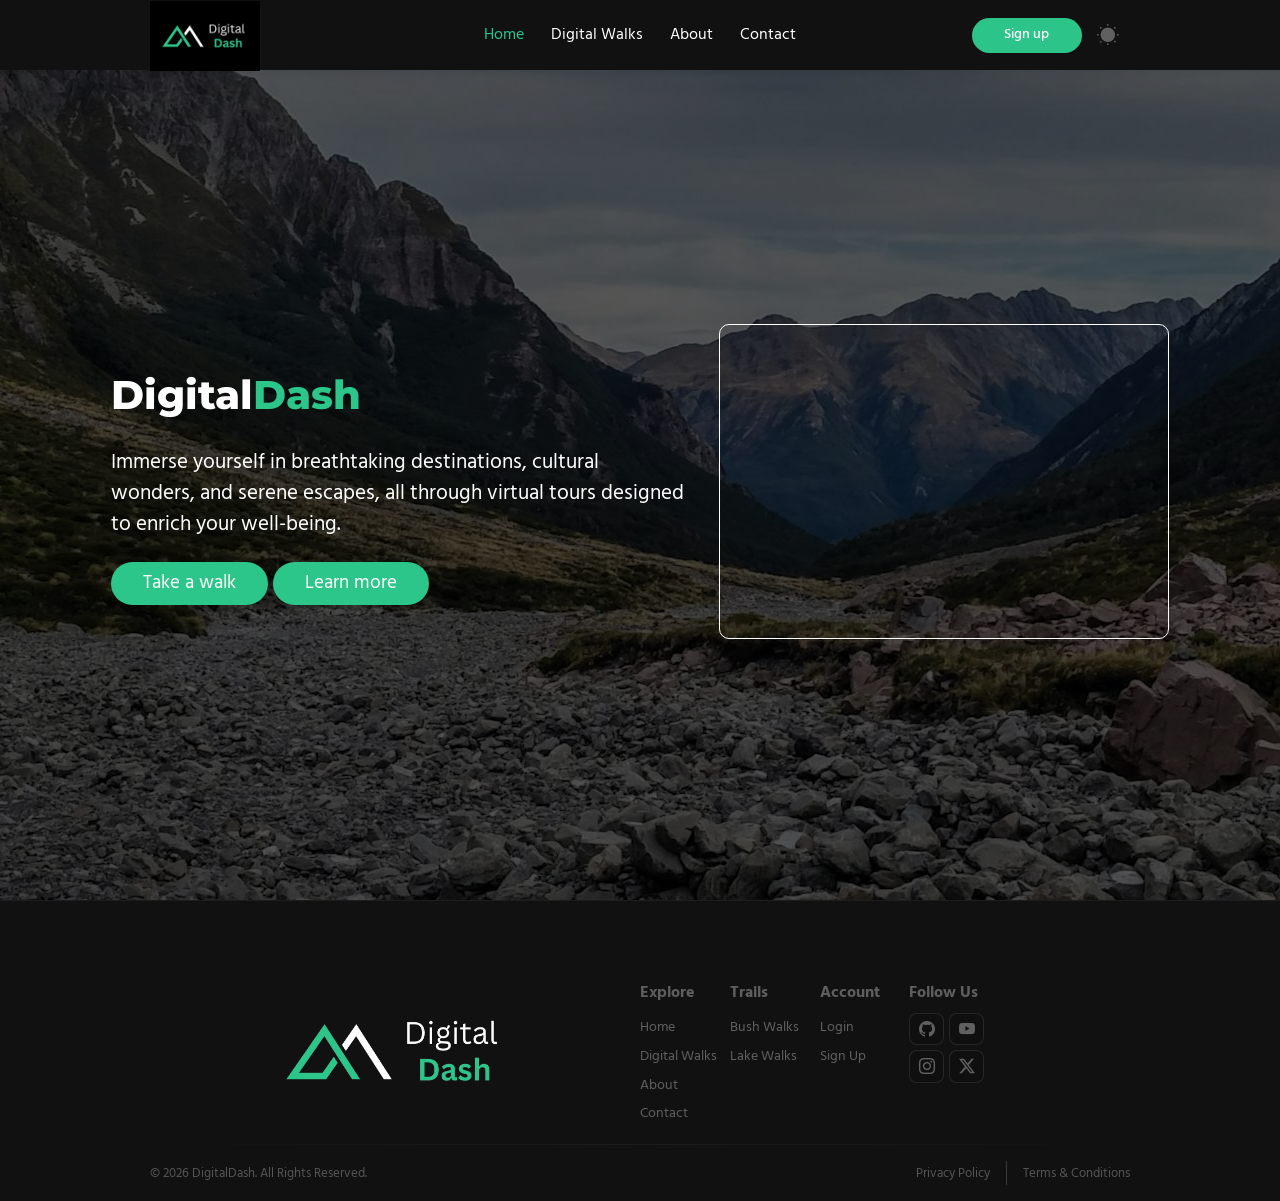
==== commit 4a48b772: "add nav in foreach and a class of active" ====
--- a/public/index.html
+++ b/public/index.html
@@ -21,7 +21,60 @@
 </head>
 
 <body>
-    <nav id="nav"></nav>
+    <nav id="nav">
+        <div>
+            <a href="#"><img id="logo" src="assets/images/logo/logo_color_transparent_png.png" alt="DigitalDash Logo"></a>
+        </div>
+        <ul>
+            <li><a href="index.html" class="active">Home</a></li>
+            <li><a href="digital-walks.html">Digital Walks</a></li>
+            <li><a href="about.html">About</a></li>
+            <li><a href="contact.html">Contact</a></li>
+        </ul>
+        <div class="cta">
+            <a href="php/pages/signup.php" class="primary-btn">Sign up</a>
+            <button id="theme-switcher" type="button">
+                <!-- <i class="bi bi-moon-stars-fill"></i> -->
+                <i class="bi bi-brightness-low-fill"></i>
+            </button>
+        </div>
+        <!-- Hamburger Menu -->
+        <div id="hamburger">
+            <div class="overlay"></div>
+            <button type="button" id="open-hbm"><i class="fa-solid fa-bars"></i></button>
+            <div>
+                <div class="hbm-content">
+                    <!-- Close Menu  -->
+                    <div>
+                        <button id="theme-switcher" type="button"><i class="bi bi-brightness-low-fill"></i></button>
+                        <button type="button" class="close-hbm"><i class="fa-solid fa-xmark"></i></button>
+                    </div>
+                    <div class="links">
+                        <div>
+                            <ul>
+                                <li><a href="index.html">Home</a></li>
+                                <li><a href="digital-walks.html">Digital Walks</a></li>
+                                <li><a href="about.html">About</a></li>
+                                <li><a href="contact.html">Contact</a></li>
+                            </ul>
+                        </div>
+                        <div>
+                            <hr>
+                        </div>
+                        <div>
+                            <ul>
+                                <li><a href="php/pages/login.php" class="primary-btn secondary">Login</a></li>
+                                <li><a href="php/pages/signup.php" class="primary-btn">Sign up</a></li>
+                            </ul>
+                        </div>
+                        <div>
+                            <hr>
+                        </div>
+                    </div>
+                </div>
+            </div>
+        </div>
+    </nav>
 
     <main>
         <section class="home-page">
--- a/public/css/styles.css
+++ b/public/css/styles.css
@@ -143,6 +143,10 @@
     text-decoration-line: none;
     transition: all 0.3s;
     white-space: nowrap;
+}
+
+nav a.active {
+    color: var(--accent-clr);
 }
 
 nav a:not(nav a.primary-btn):hover {
@@ -856,7 +860,13 @@
     grid-template-columns: repeat(3, 1fr);
 }
 
+.cover {
+    max-width: 100%;
+    width: 150px;
+}
+
 .popular-container > div > div:first-child {
+    min-width: 300px;
     width: 300px;
     height: 480px;
     position: relative;
@@ -876,24 +886,6 @@
 
 .popular-content:hover h2 {
     color: var(--accent-clr);
-}
-
-.popular-container > div > div > video {
-    height: 100%;
-    position: relative;
-    left: 50%;
-    top: 50%;
-    transform: translate(-50%, -50%);
-    border-radius: 12px;
-}
-
-.popular-container > div > div > video + .overlay {
-    position: absolute;
-    left: 0;
-    top: 0;
-    width: 100%;
-    height: 100%;
-    background: linear-gradient(0deg, rgba(0, 0, 0, 0.75) 0%, rgba(0, 0, 0, 0) 100%);
 }
 
 .popular-container > div > div > h2 {
@@ -956,10 +948,9 @@
     transform: translate(-50%, -50%);
 }
 
-.popular-container > div button.primary-btn,
-.popular-container > div button.primary-btn + button {
-    width: 100%;
-    max-width: 115px;
+.popular-container > div button.primary-btn {
+    width: 75%;
+    max-width: 100%;
     height: 35px;
     color: var(--secondary-clr);
     font-size: 0.8rem;
@@ -1004,6 +995,42 @@
     animation: fade-in-up 0.2s ease-in-out forwards;
 }
 
+.modal__container {
+    position: fixed;
+    top: 0;
+    left: 0;
+    width: 100vw;
+    height: 100vh;
+    display: flex;
+    justify-content: center;
+    align-items: center;
+    z-index: 9999999;
+}
+
+.modal-overlay {
+    position: absolute;
+    top: 0;
+    left: 0;
+    width: 100vw;
+    height: 100vh;
+    background: rgba(0, 0, 0, 0.5);
+    backdrop-filter: blur(5px);
+    z-index: 5;
+}
+
+.modal {
+    z-index: 10;
+}
+
+.previewModal video {
+    width: 100%;
+}
+
+.previewModal iframe {
+    height: 380px;
+    width: 100%;
+}
+
 #buttons {
     display: none;
 }
@@ -1019,16 +1046,6 @@
     }
 }
 
-div:has(> #digital-dash-player_html5_api) {
-    aspect-ratio: 16/9;
-    height: 300px;
-    width: 100%;
-}
-
-#digital-dash-player_html5_api {
-    object-fit: cover;
-}
-
 .previewModal::backdrop {
     background-color: #111111d7;
 }
@@ -1038,12 +1055,17 @@
     height: 32px;
     z-index: 1;
     position: absolute;
-    right: 5px;
-    top: 5px;
+    right: -15px;
+    top: -15px;
     font-size: 1rem;
     border: none;
     border-radius: 50px;
     background-color: rgb(255, 69, 69);
+}
+
+.localVideo .close-modal {
+    top: 6px;
+    right: 6px;
 }
 
 .previewModal .close-modal i {
@@ -1055,7 +1077,6 @@
     overflow-y: auto;
     text-align: left;
     padding: 1.5rem;
-    background-color: rgb(0 0 0 / 20%);
 }
 
 .previewModal .video-info ul {
@@ -1126,6 +1147,10 @@
     overflow-x: auto;
     overflow-y: hidden;
     padding-bottom: 0.5rem;
+}
+
+#virtual-walks div.video__section-content .cards .video-container {
+    display: none;
 }
 
 #virtual-walks div.video__section-content .cards .context {
@@ -1512,30 +1537,3 @@
 footer #mobile {
     display: none;
 }
-
-/* Light Theme */
-
-body[data-theme="light"] {
-    nav {
-        border-bottom: 1px solid #fcfcfc;
-        background-color: var(--secondary-clr);
-    }
-
-    nav a {
-        color: var(--primary-clr);
-    }
-
-    nav .primary-btn {
-        color: var(--secondary-clr);
-        background-color: var(--accent-clr);
-    }
-
-    /* Theme Switcher */
-    nav .primary-btn + button {
-        color: var(--primary-clr);
-    }
-
-    nav .primary-btn + button:hover {
-        background-color: #f1f1f1;
-    }
-}
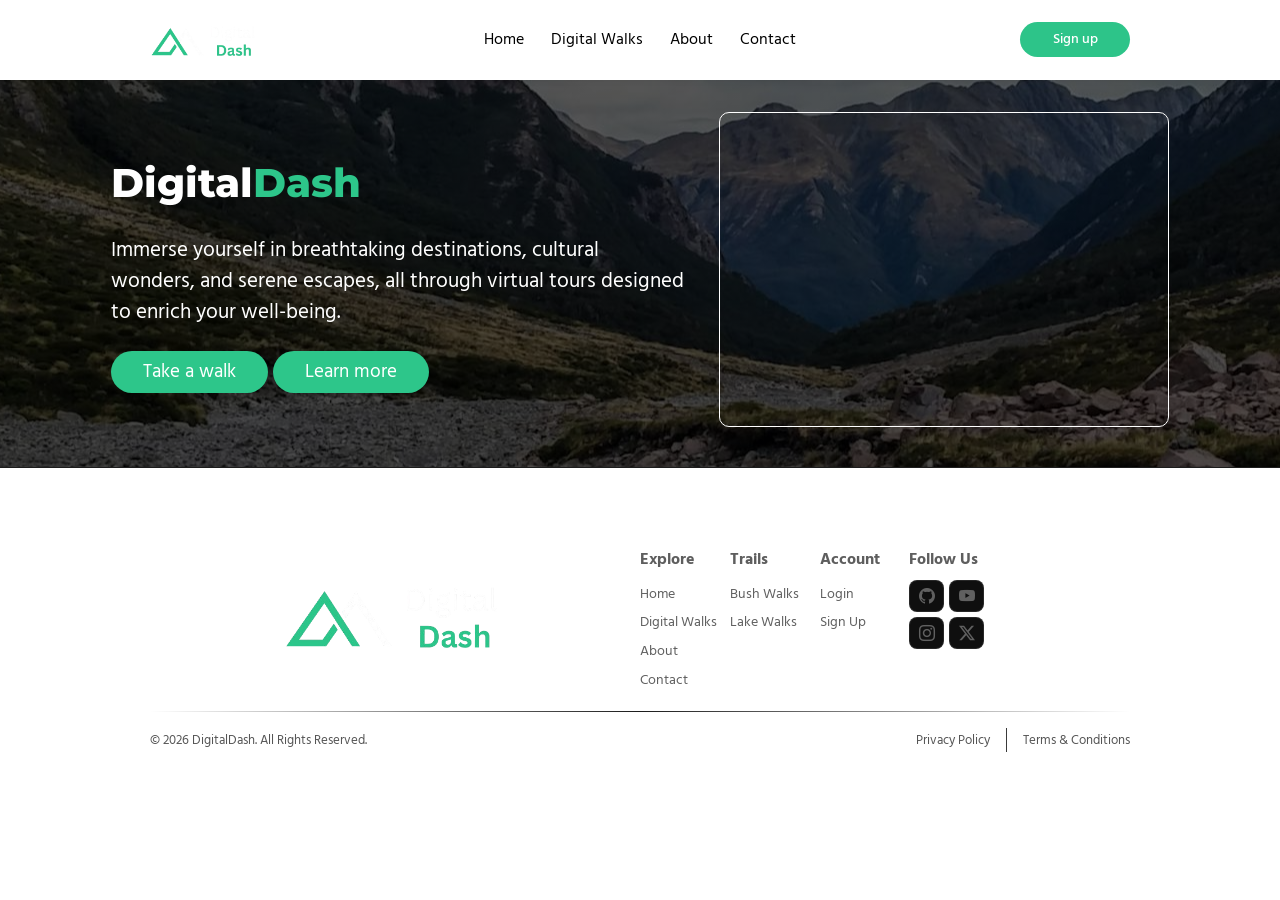
==== commit 1ad2fea0: "added theme that matches user's theme choice on their chrome" ====
--- a/public/index.html
+++ b/public/index.html
@@ -33,10 +33,10 @@
         </ul>
         <div class="cta">
             <a href="php/pages/signup.php" class="primary-btn">Sign up</a>
-            <button id="theme-switcher" type="button">
-                <!-- <i class="bi bi-moon-stars-fill"></i> -->
+            <!-- <button id="theme-switcher" type="button">
+
                 <i class="bi bi-brightness-low-fill"></i>
-            </button>
+            </button> -->
         </div>
         <!-- Hamburger Menu -->
         <div id="hamburger">
@@ -46,7 +46,7 @@
                 <div class="hbm-content">
                     <!-- Close Menu  -->
                     <div>
-                        <button id="theme-switcher" type="button"><i class="bi bi-brightness-low-fill"></i></button>
+                        <!-- <button id="theme-switcher" type="button"><i class="bi bi-brightness-low-fill"></i></button> -->
                         <button type="button" class="close-hbm"><i class="fa-solid fa-xmark"></i></button>
                     </div>
                     <div class="links">
--- a/public/css/styles.css
+++ b/public/css/styles.css
@@ -1,29 +1,30 @@
 @import url("https://fonts.googleapis.com/css2?family=Montserrat:ital,wght@0,100..900;1,100..900&display=swap");
 @import url("https://fonts.googleapis.com/css2?family=Hind:wght@300;400;500;600;700&display=swap");
 
+
+
+.light {
+
+    --primary-clr: #ffffff;
+    --secondary-clr: #111111;
+    --accent-clr: #2dc489;
+}
+
+.dark {
+    --primary-clr: #111111;
+    --secondary-clr: #ffffff;
+    --accent-clr: #2dc489;
+}
 :root {
-    color-scheme: dark;
+/*    
     --nav-height: 70px;
     --primary-clr: #111111;
     --secondary-clr: #ffffff;
-    --accent-clr: #2dc489;
+    --accent-clr: #2dc489; */
     --container-padding: 5rem 150px;
     --image-overlay: linear-gradient(0deg, rgba(0, 0, 0, 0.75) 0%, rgba(0, 0, 0, 0.75) 100%);
 }
 
-.light {
-    color-scheme: light;
-    --primary-clr: #ffffff;
-    --secondary-clr: #111111;
-    --accent-clr: #2dc489;
-}
-
-.dark {
-    color-scheme: dark;
-    --primary-clr: #111111;
-    --secondary-clr: #ffffff;
-    --accent-clr: #2dc489;
-}
 
 @media (prefers-color-scheme: dark) {
     :root {
@@ -95,8 +96,7 @@
     font-size: 0.85rem;
     font-weight: 500;
     border-radius: 50px;
-    border: none;
-    background-color: var(--accent-clr);
+    background-color: #2dc489;
 }
 
 .subtitle {
@@ -116,7 +116,7 @@
 nav {
     position: relative;
     height: var(--nav-height);
-    padding: 0 150px;
+    padding: 1rem 150px;
     display: flex;
     align-items: center;
     background-color: var(--primary-clr);
@@ -161,8 +161,8 @@
 }
 
 nav > div.cta > a.primary-btn:hover {
-    color: var(--accent-clr);
-    background-color: var(--secondary-clr);
+    background-color: white;
+    color:  #2dc489;
 }
 
 nav img {
@@ -180,13 +180,9 @@
     font-size: 0.9rem;
     align-content: center;
     border-radius: 50px;
-    background-color: var(--accent-clr);
-}
-
-nav a.primary-btn:hover {
-    background-color: var(--accent-hover-clr);
-}
-
+    background-color: #2dc489;
+}
+ 
 /* Theme Switcher */
 nav button.primary-btn + button,
 nav a.primary-btn + button {
@@ -879,6 +875,12 @@
     transition: transform 0.3s ease, box-shadow 0.3s ease, color 0.3s ease;
 }
 
+.popular-content video {
+    object-fit: cover;
+    width: 100%;
+    height: 100%;
+}
+
 .popular-content:hover {
     transform: translateY(-5px);
     box-shadow: 0 10px 20px rgba(0, 0, 0, 0.1);
@@ -1073,7 +1075,7 @@
 }
 
 .previewModal .video-info {
-    max-height: 300px;
+    max-height: 250px;
     overflow-y: auto;
     text-align: left;
     padding: 1.5rem;
@@ -1376,10 +1378,10 @@
 .About img {
     margin-top: 1rem;
     position: absolute;
-    height: 300px;
+    height: 500px;
     left: 50%;
     top: 35%;
-    max-height: 300px;
+    max-height: 400px;
     max-width: 50%;
     border: 1px solid white;
     background-color: black;
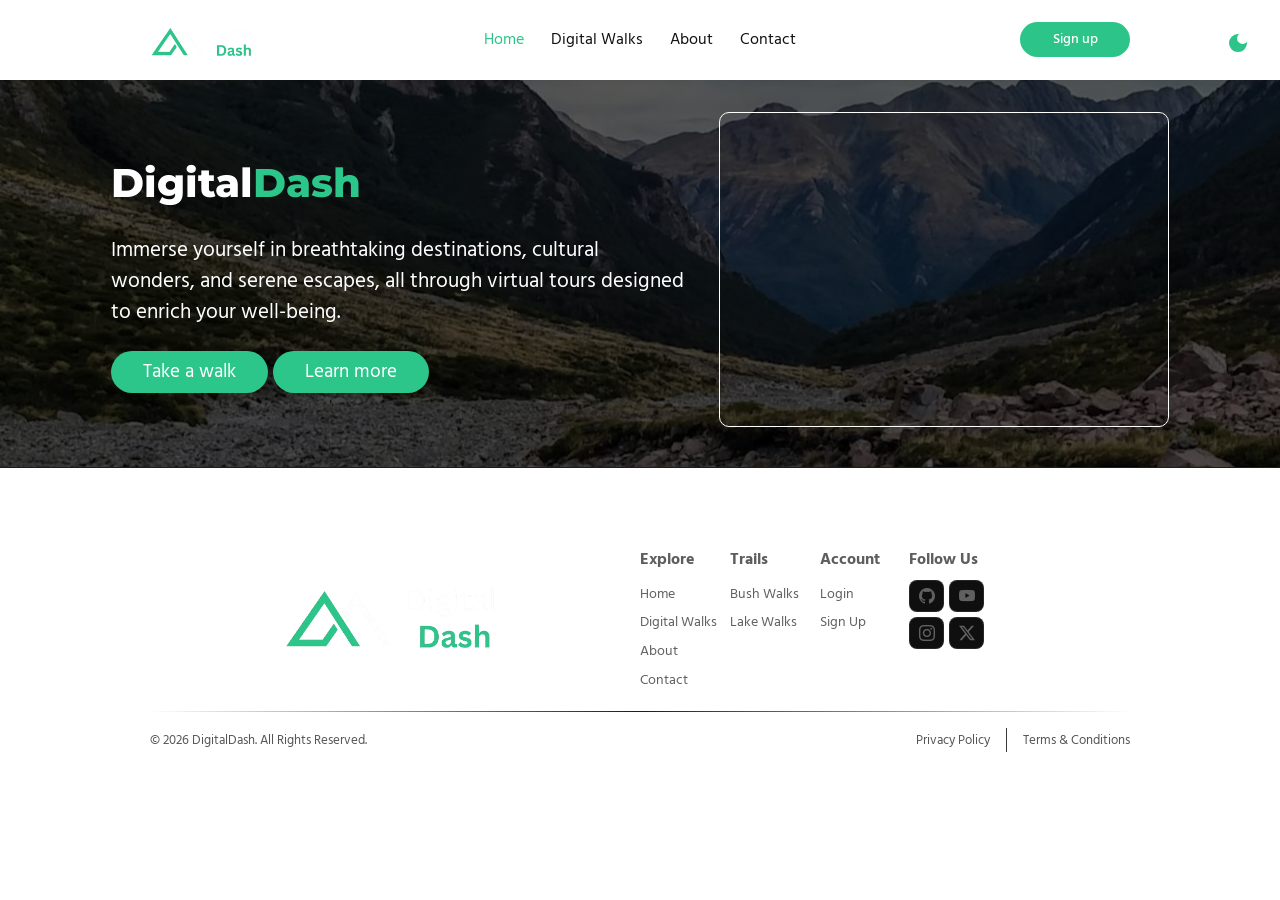
==== commit 61861072: "full functional theme with localstorage that works even if user refresh the page" ====
--- a/public/index.html
+++ b/public/index.html
@@ -33,10 +33,10 @@
         </ul>
         <div class="cta">
             <a href="php/pages/signup.php" class="primary-btn">Sign up</a>
-            <!-- <button id="theme-switcher" type="button">
-
-                <i class="bi bi-brightness-low-fill"></i>
-            </button> -->
+        <button class="theme-switch">
+        <svg xmlns="http://www.w3.org/2000/svg" height="24px" viewBox="0 -960 960 960" width="24px"><path d="M480-120q-150 0-255-105T120-480q0-150 105-255t255-105q14 0 27.5 1t26.5 3q-41 29-65.5 75.5T444-660q0 90 63 153t153 63q55 0 101-24.5t75-65.5q2 13 3 26.5t1 27.5q0 150-105 255T480-120Z"/></svg>
+        <svg xmlns="http://www.w3.org/2000/svg" height="24px" viewBox="0 -960 960 960" width="24px"><path d="M480-280q-83 0-141.5-58.5T280-480q0-83 58.5-141.5T480-680q83 0 141.5 58.5T680-480q0 83-58.5 141.5T480-280ZM200-440H40v-80h160v80Zm720 0H760v-80h160v80ZM440-760v-160h80v160h-80Zm0 720v-160h80v160h-80ZM256-650l-101-97 57-59 96 100-52 56Zm492 496-97-101 53-55 101 97-57 59Zm-98-550 97-101 59 57-100 96-56-52ZM154-212l101-97 55 53-97 101-59-57Z"/></svg>
+        </button>
         </div>
         <!-- Hamburger Menu -->
         <div id="hamburger">
@@ -131,6 +131,7 @@
 
     <script src="js/components.js"></script>
     <script src="js/scripts.js" type="module"></script>
+    <script src="js/darkmode.js"></script>
 </body>
 
 </html>
--- a/public/css/styles.css
+++ b/public/css/styles.css
@@ -3,28 +3,53 @@
 
 
 
-.light {
-
-    --primary-clr: #ffffff;
+/* .light{
+     --primary-clr: #ffffff;
     --secondary-clr: #111111;
     --accent-clr: #2dc489;
-}
-
-.dark {
+} */
+:root {
+       --primary-clr: #ffffff;
+    --secondary-clr: #111111;
+    --accent-clr: #2dc489;
+    --container-padding: 5rem 150px;
+    --image-overlay: linear-gradient(0deg, rgba(0, 0, 0, 0.75) 0%, rgba(0, 0, 0, 0.75) 100%);
+}
+
+
+.theme-switch{
+  height: 100px;
+  width: 100px;
+  background-color: wheat;
+  padding: 0;
+  border-radius: 50%;
+  display: flex;
+  justify-content: center;
+  align-items: center;
+  position: fixed;
+  top: 20px;
+  right: 20px;
+}
+.theme-switch svg{
+  fill: var(--accent-clr);
+}
+.theme-switch svg:last-child{
+  display: none;
+}
+.darkmode .theme-switch svg:first-child{
+  display: none;
+}
+.darkmode .theme-switch svg:last-child{
+  display: block;
+}
+
+
+
+.darkmode{
     --primary-clr: #111111;
     --secondary-clr: #ffffff;
     --accent-clr: #2dc489;
 }
-:root {
-/*    
-    --nav-height: 70px;
-    --primary-clr: #111111;
-    --secondary-clr: #ffffff;
-    --accent-clr: #2dc489; */
-    --container-padding: 5rem 150px;
-    --image-overlay: linear-gradient(0deg, rgba(0, 0, 0, 0.75) 0%, rgba(0, 0, 0, 0.75) 100%);
-}
-
 
 @media (prefers-color-scheme: dark) {
     :root {
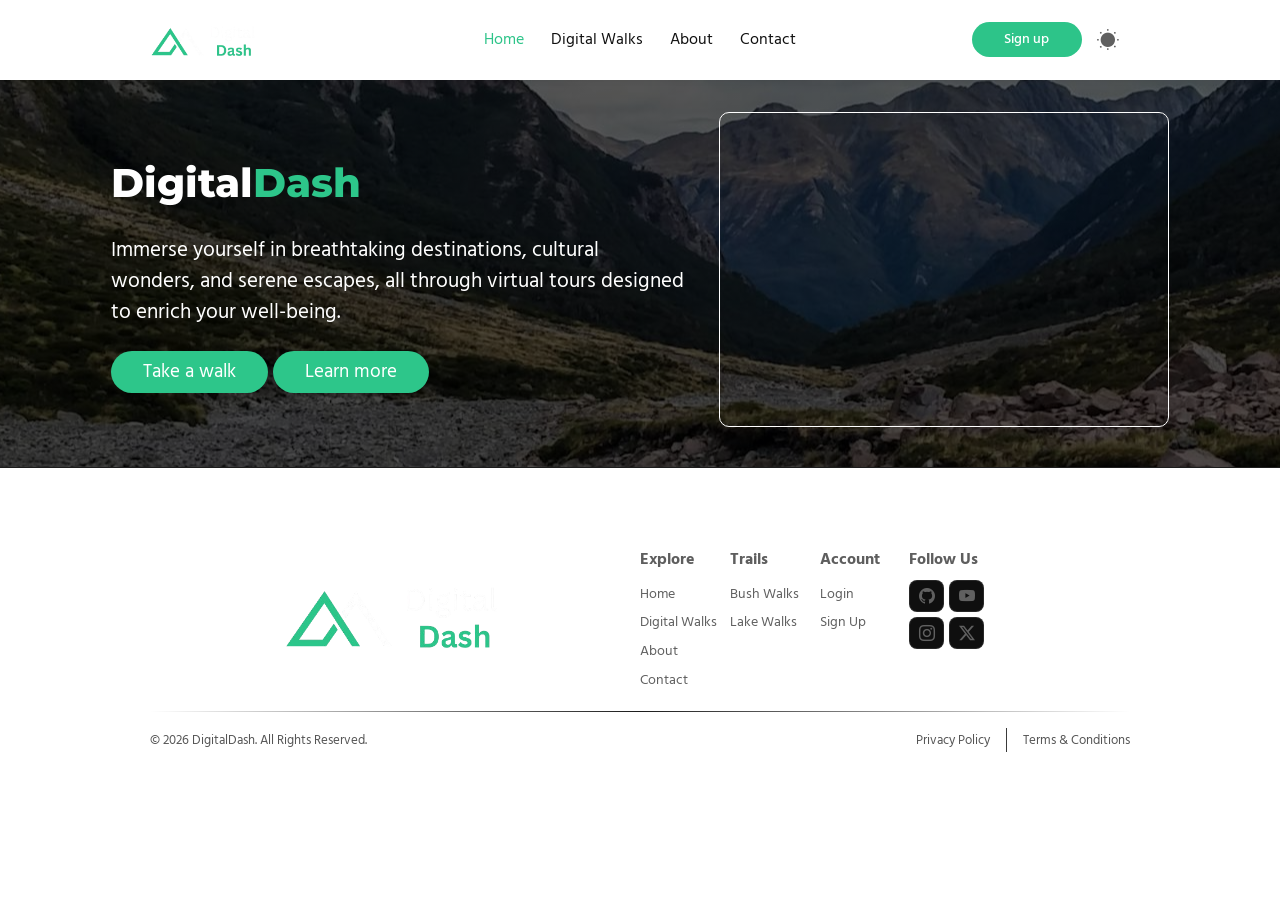
==== commit ab2499fc: "Update video" ====
--- a/public/index.html
+++ b/public/index.html
@@ -8,10 +8,13 @@
     <link rel="icon" href="../public/assets/images/logo/logo_color_transparent_logo.png">
     <title>DigitalDash</title>
 
-    <link rel="stylesheet" href="https://cdn.jsdelivr.net/npm/bootstrap-icons@1.11.3/font/bootstrap-icons.css" integrity="sha384-tViUnnbYAV00FLIhhi3v/dWt3Jxw4gZQcNoSCxCIFNJVCx7/D55/wXsrNIRANwdD" crossorigin="anonymous">
-    <link rel="stylesheet" href="https://cdn.jsdelivr.net/npm/bootstrap-icons@1.11.3/font/bootstrap-icons.css" integrity="sha384-tViUnnbYAV00FLIhhi3v/dWt3Jxw4gZQcNoSCxCIFNJVCx7/D55/wXsrNIRANwdD" crossorigin="anonymous">
+    <link rel="stylesheet" href="https://cdn.jsdelivr.net/npm/bootstrap-icons@1.11.3/font/bootstrap-icons.css"
+        integrity="sha384-tViUnnbYAV00FLIhhi3v/dWt3Jxw4gZQcNoSCxCIFNJVCx7/D55/wXsrNIRANwdD" crossorigin="anonymous">
+    <link rel="stylesheet" href="https://cdn.jsdelivr.net/npm/bootstrap-icons@1.11.3/font/bootstrap-icons.css"
+        integrity="sha384-tViUnnbYAV00FLIhhi3v/dWt3Jxw4gZQcNoSCxCIFNJVCx7/D55/wXsrNIRANwdD" crossorigin="anonymous">
 
-    <link rel="stylesheet" href="https://cdn.jsdelivr.net/npm/bootstrap-icons@1.11.3/font/bootstrap-icons.css" integrity="sha384-tViUnnbYAV00FLIhhi3v/dWt3Jxw4gZQcNoSCxCIFNJVCx7/D55/wXsrNIRANwdD" crossorigin="anonymous">
+    <link rel="stylesheet" href="https://cdn.jsdelivr.net/npm/bootstrap-icons@1.11.3/font/bootstrap-icons.css"
+        integrity="sha384-tViUnnbYAV00FLIhhi3v/dWt3Jxw4gZQcNoSCxCIFNJVCx7/D55/wXsrNIRANwdD" crossorigin="anonymous">
 
     <link rel="stylesheet" href="https://cdnjs.cloudflare.com/ajax/libs/font-awesome/6.7.2/css/all.min.css">
     <link rel="stylesheet" href="css/styles.css">
@@ -23,7 +26,8 @@
 <body>
     <nav id="nav">
         <div>
-            <a href="#"><img id="logo" src="assets/images/logo/logo_color_transparent_png.png" alt="DigitalDash Logo"></a>
+            <a href="#"><img id="logo" src="assets/images/logo/logo_color_transparent_png.png"
+                    alt="DigitalDash Logo"></a>
         </div>
         <ul>
             <li><a href="index.html" class="active">Home</a></li>
@@ -33,10 +37,10 @@
         </ul>
         <div class="cta">
             <a href="php/pages/signup.php" class="primary-btn">Sign up</a>
-        <button class="theme-switch">
-        <svg xmlns="http://www.w3.org/2000/svg" height="24px" viewBox="0 -960 960 960" width="24px"><path d="M480-120q-150 0-255-105T120-480q0-150 105-255t255-105q14 0 27.5 1t26.5 3q-41 29-65.5 75.5T444-660q0 90 63 153t153 63q55 0 101-24.5t75-65.5q2 13 3 26.5t1 27.5q0 150-105 255T480-120Z"/></svg>
-        <svg xmlns="http://www.w3.org/2000/svg" height="24px" viewBox="0 -960 960 960" width="24px"><path d="M480-280q-83 0-141.5-58.5T280-480q0-83 58.5-141.5T480-680q83 0 141.5 58.5T680-480q0 83-58.5 141.5T480-280ZM200-440H40v-80h160v80Zm720 0H760v-80h160v80ZM440-760v-160h80v160h-80Zm0 720v-160h80v160h-80ZM256-650l-101-97 57-59 96 100-52 56Zm492 496-97-101 53-55 101 97-57 59Zm-98-550 97-101 59 57-100 96-56-52ZM154-212l101-97 55 53-97 101-59-57Z"/></svg>
-        </button>
+            <button id="theme-switcher" type="button">
+                <!-- <i class="bi bi-moon-stars-fill"></i> -->
+                <i class="bi bi-brightness-low-fill"></i>
+            </button>
         </div>
         <!-- Hamburger Menu -->
         <div id="hamburger">
@@ -46,7 +50,7 @@
                 <div class="hbm-content">
                     <!-- Close Menu  -->
                     <div>
-                        <!-- <button id="theme-switcher" type="button"><i class="bi bi-brightness-low-fill"></i></button> -->
+                        <button id="theme-switcher" type="button"><i class="bi bi-brightness-low-fill"></i></button>
                         <button type="button" class="close-hbm"><i class="fa-solid fa-xmark"></i></button>
                     </div>
                     <div class="links">
@@ -96,7 +100,11 @@
                         </div>
                     </div>
                     <div class="video">
-                        <iframe width="560" height="315" src="https://www.youtube.com/embed/PyFN_FYwqvc?si=sSBQlZV85xb_9Bt3&amp;start=6611" title="YouTube video player" frameborder="0" allow="accelerometer; autoplay; clipboard-write; encrypted-media; gyroscope; picture-in-picture; web-share" referrerpolicy="strict-origin-when-cross-origin" allowfullscreen></iframe>
+                        <iframe width="560" height="315"
+                            src="https://www.youtube.com/embed/zcxXi3F9UOg?si=ytRSUT43_PF_eJlo"
+                            title="YouTube video player" frameborder="0"
+                            allow="accelerometer; autoplay; clipboard-write; encrypted-media; gyroscope; picture-in-picture; web-share"
+                            referrerpolicy="strict-origin-when-cross-origin" allowfullscreen></iframe>
                     </div>
                 </div>
             </div>
@@ -131,7 +139,6 @@
 
     <script src="js/components.js"></script>
     <script src="js/scripts.js" type="module"></script>
-    <script src="js/darkmode.js"></script>
 </body>
 
 </html>
